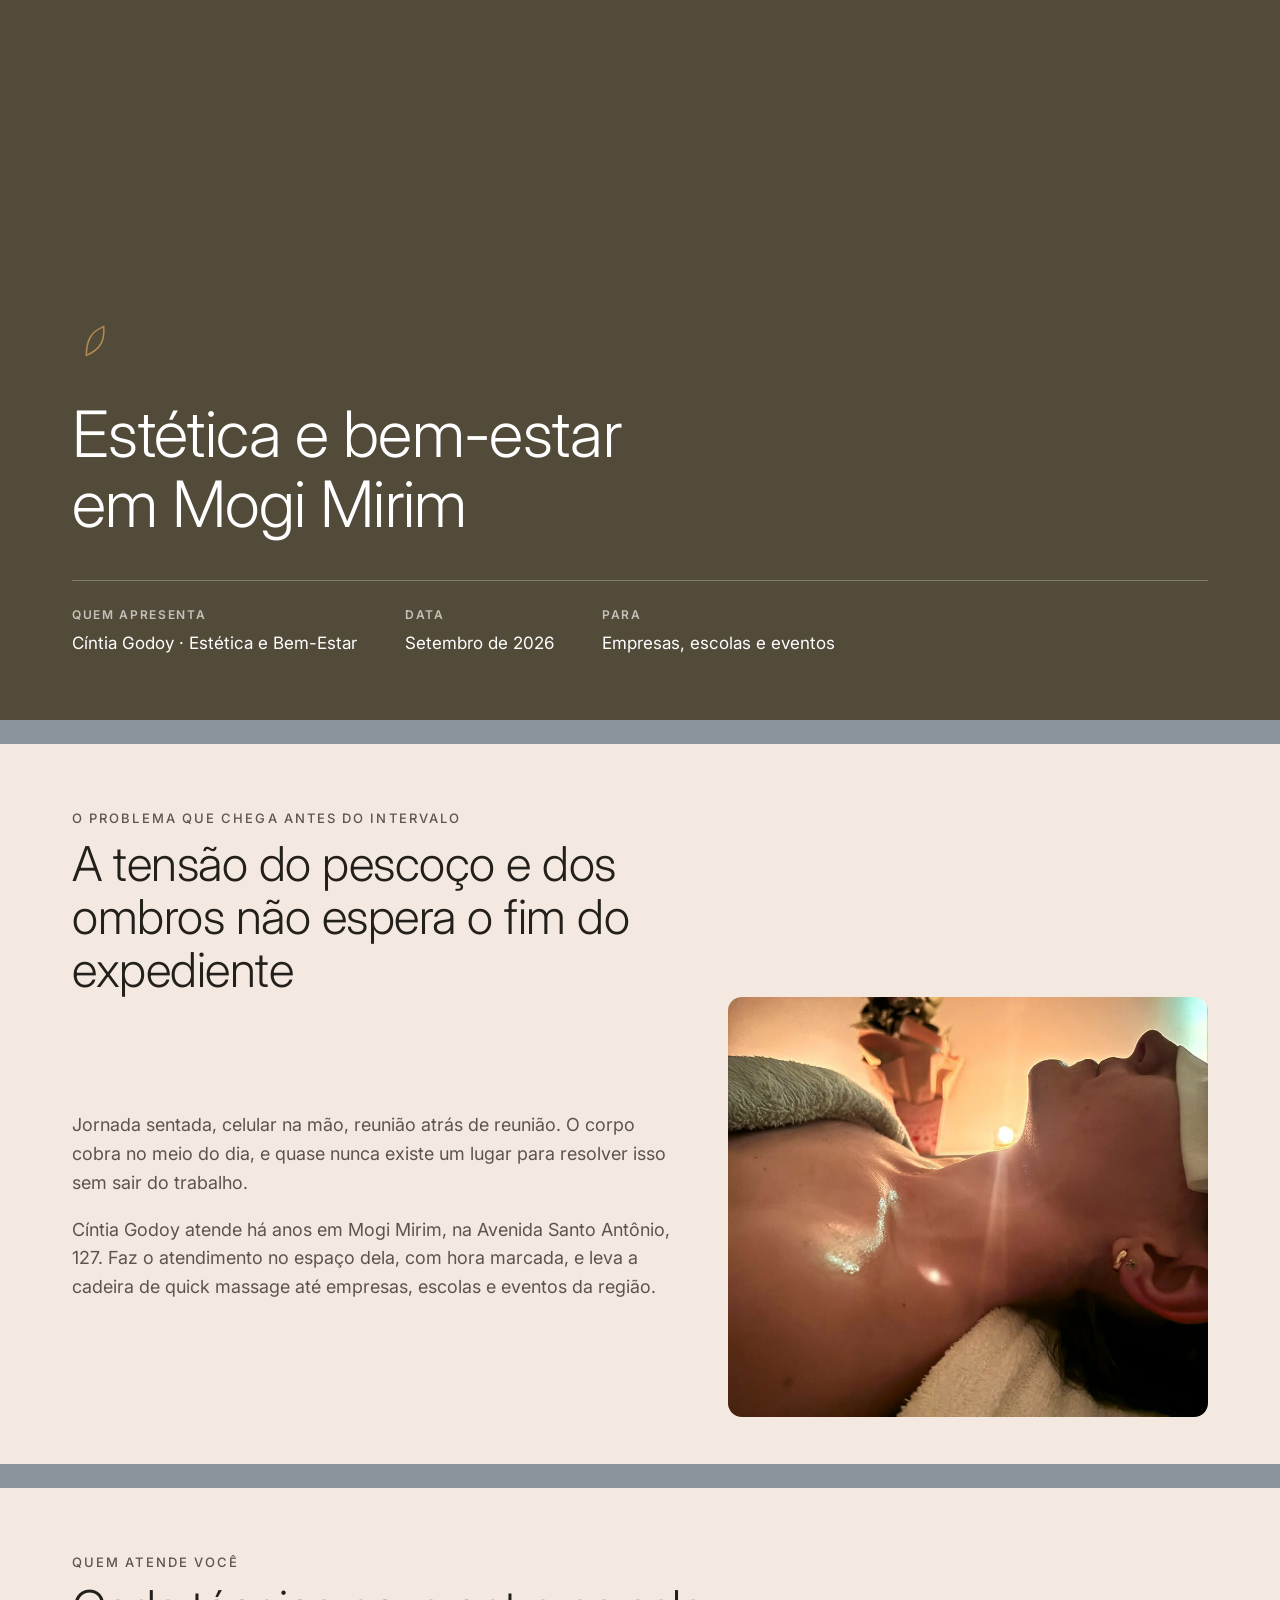
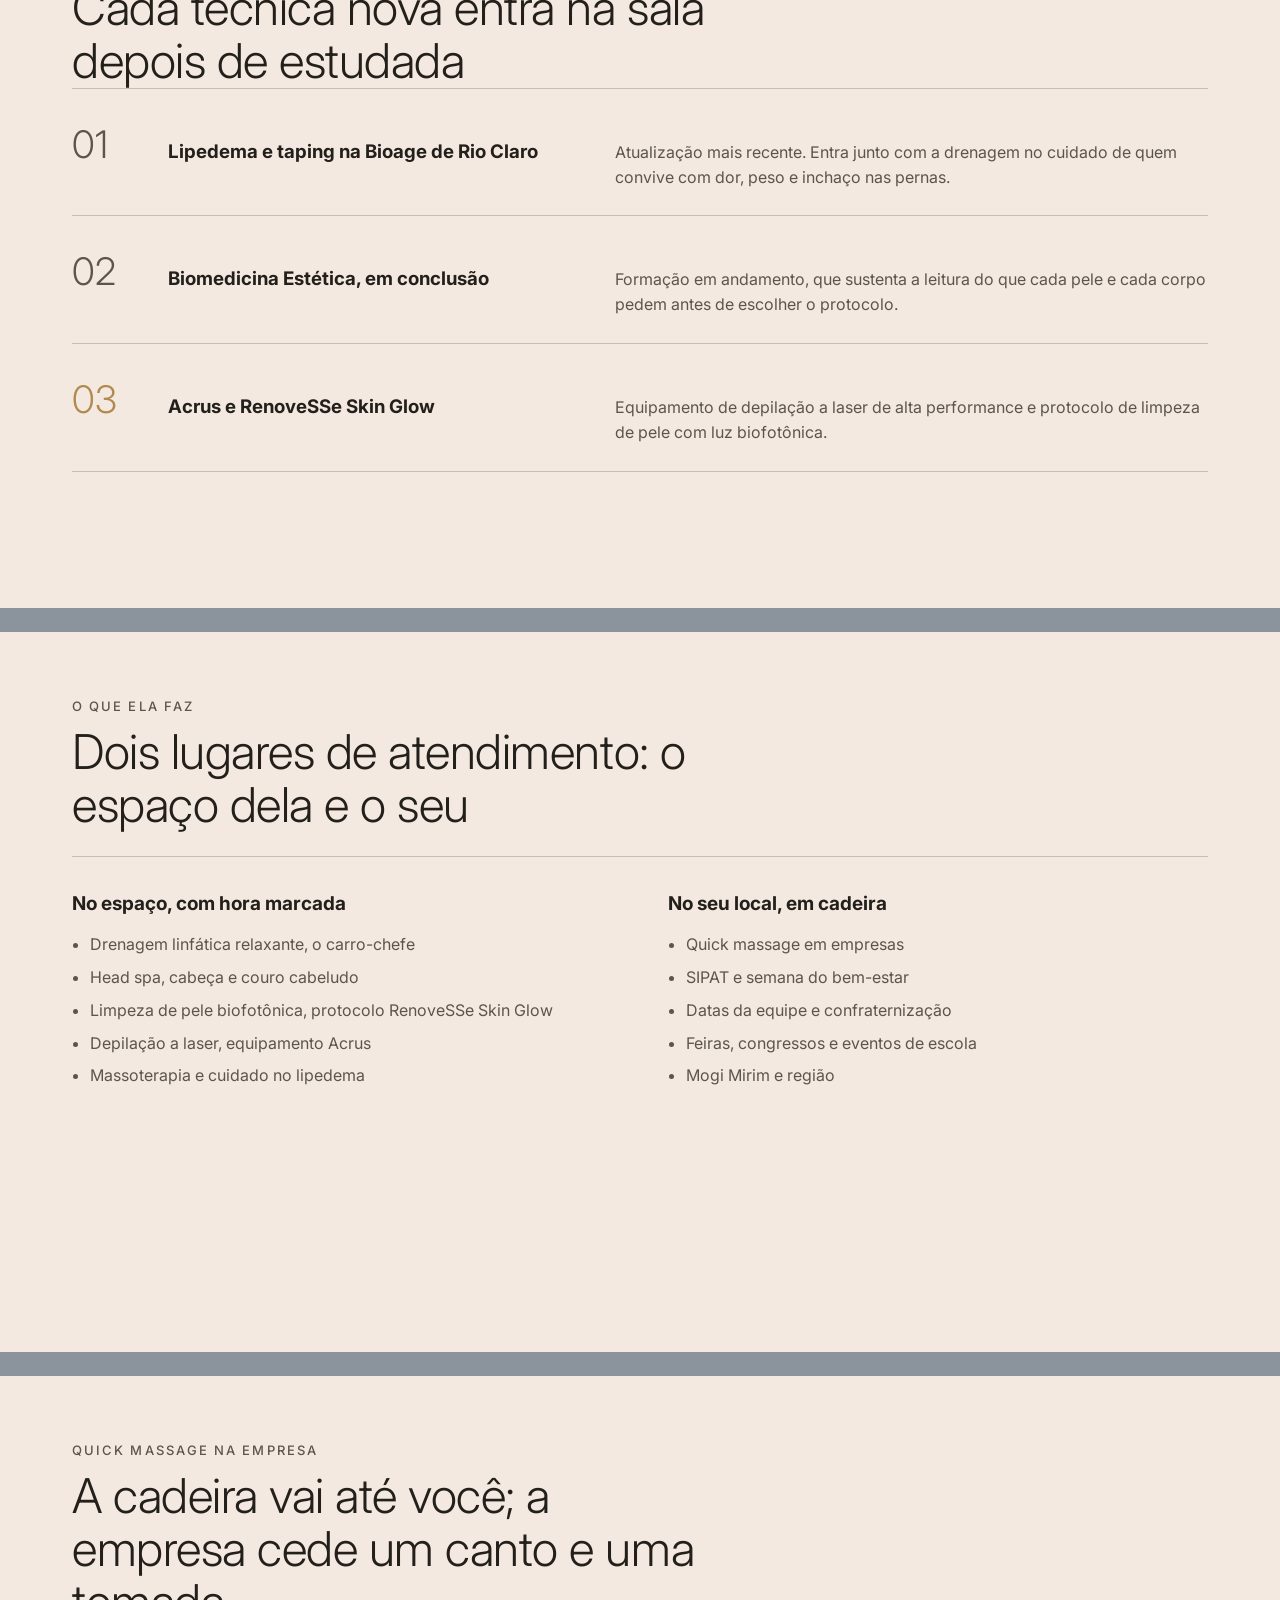
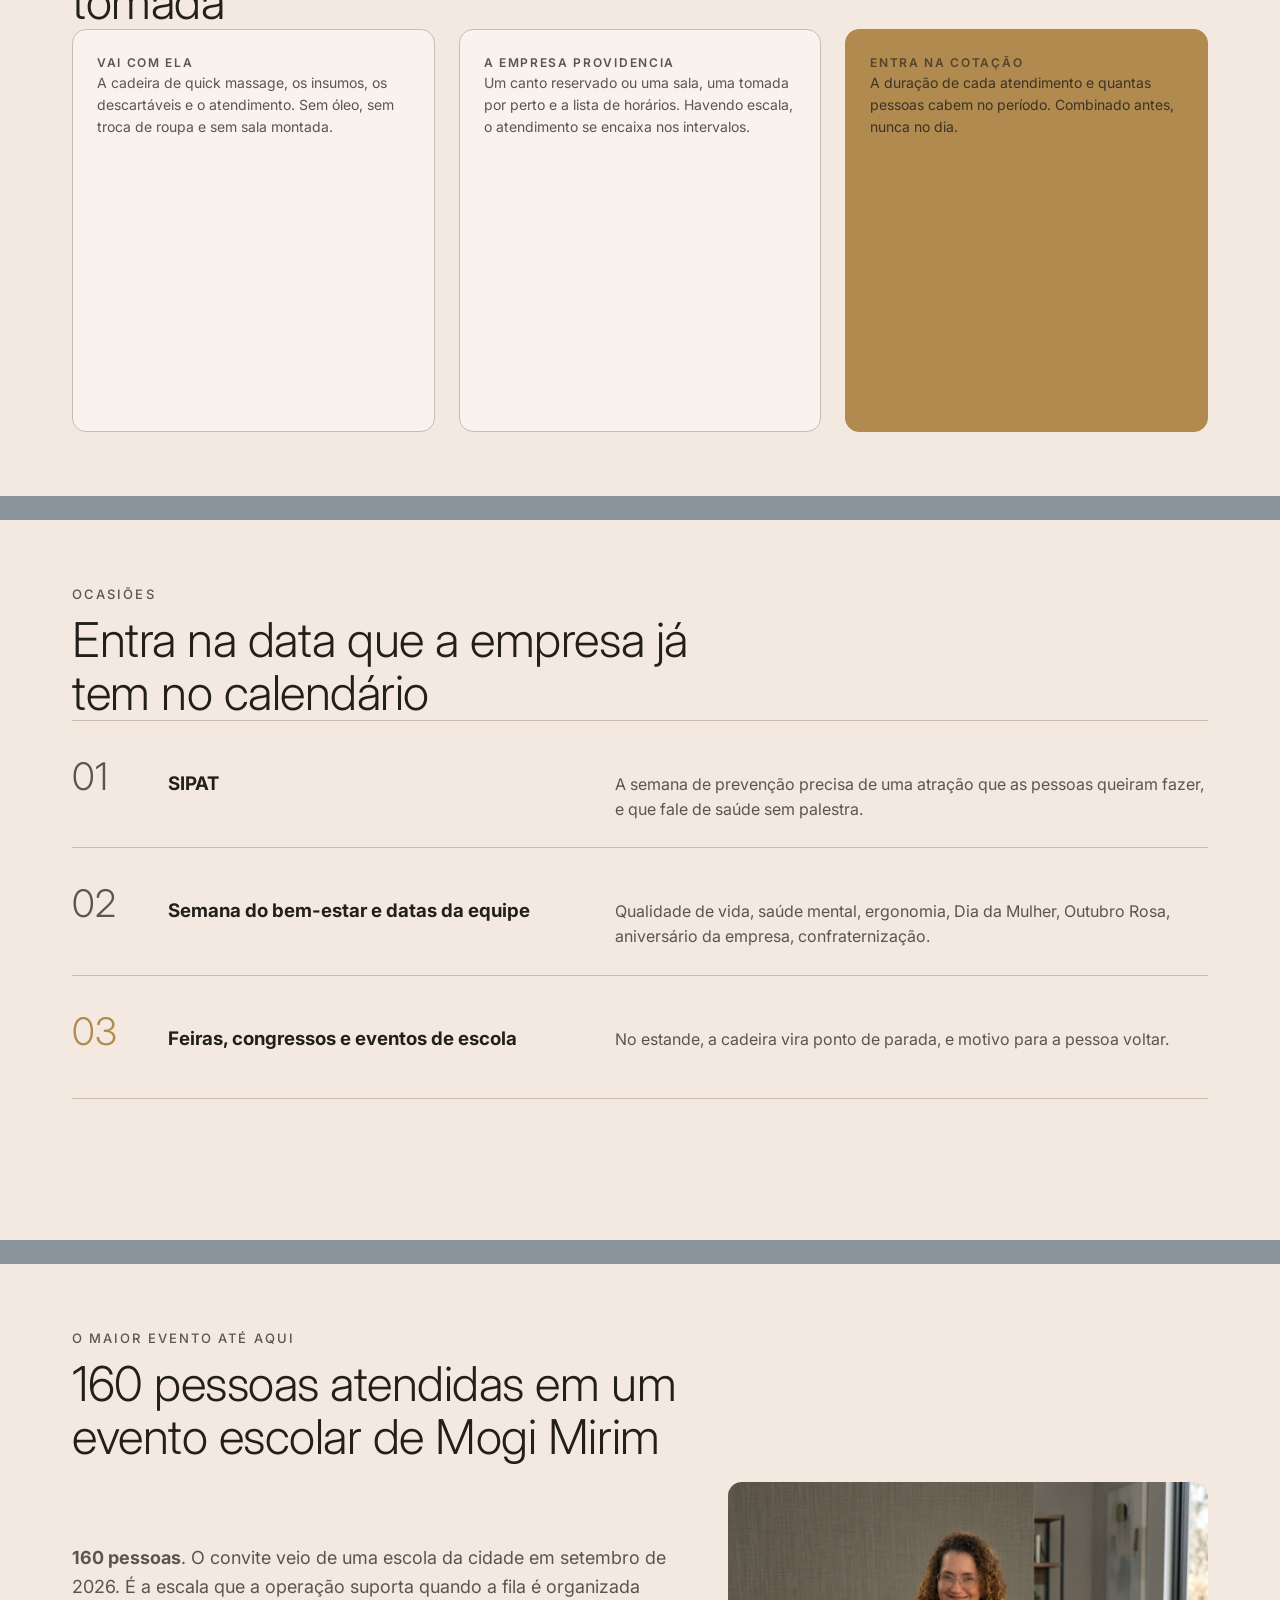
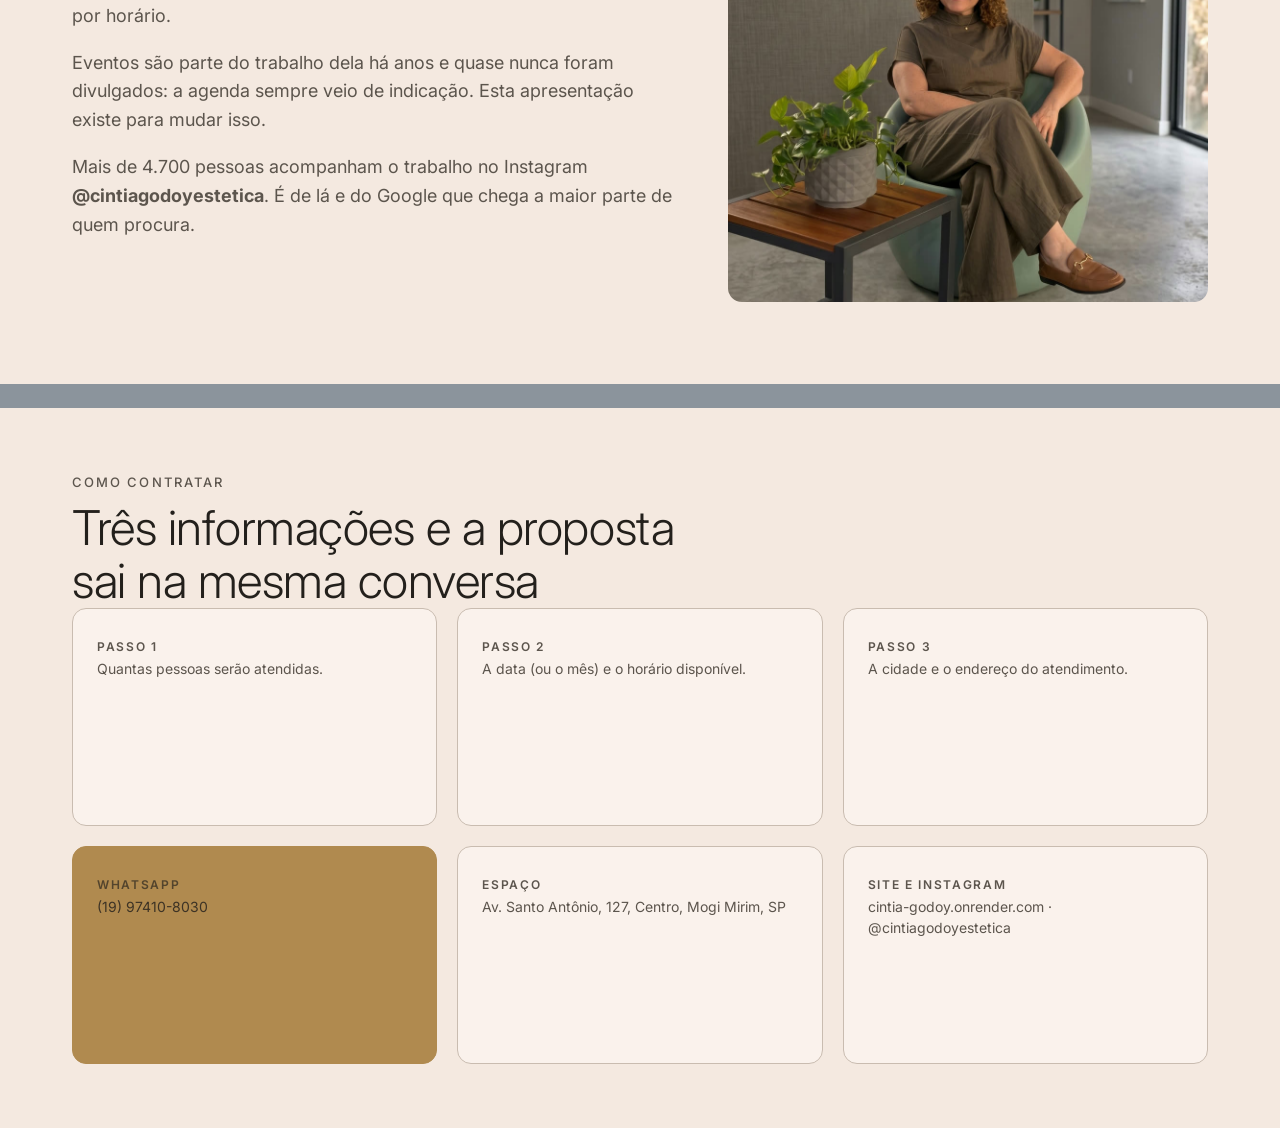
==== apresentacao.html @ 32494e25 "Fotos reais no lugar das geradas, texto dela na home e nenhum travessão As treze fotos que ela mando" ====
<!doctype html>
<html lang="pt-BR">
<head>
<meta charset="utf-8">
<meta name="viewport" content="width=device-width, initial-scale=1">
<title>Cíntia Godoy Estética e Bem-Estar | Apresentação</title>
<link rel="preconnect" href="https://fonts.googleapis.com">
<link rel="preconnect" href="https://fonts.gstatic.com" crossorigin>
<link rel="stylesheet" href="https://fonts.googleapis.com/css2?family=Inter:wght@300;400;500;600&display=swap">
<style>
/* Trocar só esta faixa: a paleta é a da marca do trabalho. */
:root{
  --fundo:#F4E9E0;
  --cartao:#FAF2EC;
  --tinta:#23201C;
  --tinta-2:#5C554D;
  --filete:#C9BCB0;
  --acento:#B08A4F;
  --painel:#524B3A;
  --ui:"Inter",-apple-system,"Segoe UI",Helvetica,Arial,sans-serif;
}

*,*::before,*::after{box-sizing:border-box}
html,body{margin:0;background:#8B949C;color:var(--tinta);font:400 16px/1.55 var(--ui);-webkit-font-smoothing:antialiased}

.slide{
  position:relative;width:1280px;height:720px;margin:0 auto 24px;padding:64px 72px;
  background:var(--fundo);overflow:hidden;display:flex;flex-direction:column;
}
.slide:last-child{margin-bottom:0}

.sobrelinha{margin:0 0 10px;font-size:13px;font-weight:500;letter-spacing:.16em;text-transform:uppercase;color:var(--tinta-2)}
.titulo{margin:0;font-size:48px;line-height:1.1;font-weight:300;letter-spacing:-.01em;max-width:22ch}
.titulo strong{font-weight:600}
.filete{height:1px;background:var(--filete);border:0;margin:24px 0 32px}
.corpo{margin:0;font-size:18px;line-height:1.6;color:var(--tinta-2);max-width:62ch}
.rodape{position:absolute;left:72px;right:72px;bottom:28px;display:flex;justify-content:space-between;font-size:12px;color:var(--tinta-2)}
.rotulo{font-size:12px;font-weight:600;letter-spacing:.14em;text-transform:uppercase;color:var(--tinta-2)}
.cartao{background:var(--cartao);border:1px solid var(--filete);border-radius:14px;padding:24px}
.cartao--acento{background:var(--acento);border-color:var(--acento);color:#fff}
.cartao--acento .rotulo,.cartao--acento p{color:rgba(255,255,255,.88)}

/* 1. capa */
.slide--capa{justify-content:flex-end;background:var(--painel);color:#fff}
.slide--capa .capa-foto{position:absolute;inset:0;object-fit:cover;width:100%;height:100%;opacity:.55}
.slide--capa .capa-conteudo{position:relative}
.slide--capa .titulo{font-size:64px;max-width:18ch;color:#fff}
.slide--capa .ficha{position:relative;display:flex;gap:48px;margin-top:40px;padding-top:20px;border-top:1px solid rgba(255,255,255,.28)}
.slide--capa .ficha div{min-width:140px}
.slide--capa .ficha .rotulo{color:rgba(255,255,255,.66)}
.slide--capa .ficha p{margin:4px 0 0;font-size:17px;color:#fff}

/* 2. índice */
.indice{display:grid;grid-template-columns:1fr 1fr;gap:0 56px;margin:8px 0 0;padding:0;list-style:none}
.indice li{display:flex;gap:20px;align-items:baseline;padding:16px 0;border-bottom:1px solid var(--filete)}
.indice .n{font-size:15px;font-weight:500;color:var(--tinta-2);min-width:28px}
.indice .t{font-size:19px;font-weight:500}

/* 3. abertura com imagem */
.slide--agenda .colunas{display:grid;grid-template-columns:1.25fr 1fr;gap:56px;align-items:center;flex:1}
.slide--agenda img{width:100%;height:100%;max-height:420px;object-fit:cover;border-radius:14px}

/* 4. lista numerada */
.lista{margin:0;padding:0;list-style:none;border-top:1px solid var(--filete)}
.lista li{display:grid;grid-template-columns:72px 1fr 1.4fr;gap:24px;align-items:baseline;padding:26px 0;border-bottom:1px solid var(--filete)}
.lista .n{font-size:38px;font-weight:300;color:var(--tinta-2)}
.lista li:last-child .n{color:var(--acento)}
.lista .t{font-size:24px;font-weight:600}
.lista p{margin:0;font-size:16px;color:var(--tinta-2)}

/* 5. números */
.slide--kpis .colunas{display:grid;grid-template-columns:1fr 1fr;gap:56px;flex:1;align-items:center}
.kpis{display:grid;grid-template-columns:1fr 1fr;gap:28px 32px;align-content:start}
.kpi .v{margin:0;font-size:40px;font-weight:600;letter-spacing:-.02em;font-variant-numeric:tabular-nums}
.kpi .r{margin:4px 0 0;font-size:15px;font-weight:600}
.kpi p{margin:4px 0 0;font-size:14px;color:var(--tinta-2)}
.marcadores{margin:0;padding-left:18px;font-size:16px;color:var(--tinta-2)}
.marcadores li{margin-bottom:8px}

/* 6. gráfico */
.slide--grafico .colunas{display:grid;grid-template-columns:1fr 1.35fr;gap:48px;flex:1;align-items:center}
.slide--grafico .painel{background:var(--painel);border-radius:14px;padding:24px;height:100%;display:flex;align-items:center}
.slide--grafico svg{width:100%;height:auto}

/* 7. cartões com prova */
.cartoes{display:grid;grid-template-columns:repeat(3,1fr);gap:24px;flex:1}
.cartoes .cartao{display:flex;flex-direction:column}
.cartoes img{width:100%;height:180px;object-fit:cover;border-radius:10px;margin-top:auto}
.cartoes h3{margin:0 0 8px;font-size:20px}
.cartoes p{margin:0 0 16px;font-size:14px;color:var(--tinta-2)}

/* 8. duas colunas */
.duas{display:grid;grid-template-columns:1fr 1fr;gap:56px;flex:1}
.duas h3{margin:0 0 14px;font-size:19px}

/* 9. grade de fechamento */
.grade{display:grid;grid-template-columns:repeat(3,1fr);grid-template-rows:1fr 1fr;gap:20px;flex:1}
.grade h3{margin:0 0 8px;font-size:19px}
.grade p{margin:0;font-size:14px;color:var(--tinta-2)}

@media screen{
  .slide{scroll-snap-align:start;outline:none}
  html{scroll-snap-type:y proximity}
}
@media print{
  @page{size:1280px 720px;margin:0}
  html,body{background:#fff}
  .slide{margin:0;break-after:page;page-break-after:always}
}

/* o acento da marca é claro demais para texto branco: sobre ele a tinta é que lê */
.cartao--acento{color:var(--tinta)}
.cartao--acento .rotulo,.cartao--acento p{color:rgba(35,32,28,.82)}
.cartao--acento .rotulo{color:rgba(35,32,28,.66)}
</style>
</head>
<body>

<!-- 1. CAPA -->
<section class="slide slide--capa" id="p1">
  <div class="capa-conteudo">
    <svg viewBox="0 0 64 64" width="46" height="46" aria-hidden="true" style="margin-bottom:28px">
      <g fill="none" stroke="#B08A4F" stroke-width="2.2" stroke-linecap="round">
        <path d="M20 52c0-20 6-33 24-40"/><path d="M44 12c2 20-5 32-24 40"/></g></svg>
    <h1 class="titulo">Estética e bem-estar<br>em Mogi Mirim</h1>
    <div class="ficha">
      <div><span class="rotulo">Quem apresenta</span><p>Cíntia Godoy · Estética e Bem-Estar</p></div>
      <div><span class="rotulo">Data</span><p>Setembro de 2026</p></div>
      <div><span class="rotulo">Para</span><p>Empresas, escolas e eventos</p></div>
    </div>
  </div>
</section>

<!-- 2. ABERTURA -->
<section class="slide slide--agenda" id="p2">
  <p class="sobrelinha">O problema que chega antes do intervalo</p>
  <h2 class="titulo">A tensão do pescoço e dos ombros não espera o fim do expediente</h2>
  <div class="colunas">
    <div>
      <p class="corpo">Jornada sentada, celular na mão, reunião atrás de reunião. O corpo
      cobra no meio do dia, e quase nunca existe um lugar para resolver isso sem sair
      do trabalho.</p>
      <p class="corpo" style="margin-top:18px">Cíntia Godoy atende há anos em Mogi Mirim, na
      Avenida Santo Antônio, 127. Faz o atendimento no espaço dela, com hora marcada, e leva
      a cadeira de quick massage até empresas, escolas e eventos da região.</p>
    </div>
    <img src="assets/img/serv-drenagem.jpg?v=20" alt="Atendimento de massagem no pescoço e ombros">
  </div>
</section>

<!-- 3. FORMAÇÃO -->
<section class="slide slide--lista" id="p3">
  <p class="sobrelinha">Quem atende você</p>
  <h2 class="titulo">Cada técnica nova entra na sala depois de estudada</h2>
  <ol class="lista">
    <li><span class="n">01</span><h3>Lipedema e taping na Bioage de Rio Claro</h3><p>Atualização mais recente. Entra junto com a drenagem no cuidado de quem convive com
      dor, peso e inchaço nas pernas.</p></li>
    <li><span class="n">02</span><h3>Biomedicina Estética, em conclusão</h3><p>Formação em andamento, que sustenta a leitura do que cada pele e cada corpo pedem
      antes de escolher o protocolo.</p></li>
    <li><span class="n">03</span><h3>Acrus e RenoveSSe Skin Glow</h3><p>Equipamento de depilação a laser de alta performance e protocolo de limpeza de pele
      com luz biofotônica.</p></li>
  </ol>
</section>

<!-- 4. O QUE FAZ -->
<section class="slide slide--duas-colunas" id="p4">
  <p class="sobrelinha">O que ela faz</p>
  <h2 class="titulo">Dois lugares de atendimento: o espaço dela e o seu</h2>
  <hr class="filete">
  <div class="duas">
    <div>
      <h3>No espaço, com hora marcada</h3>
      <ul class="marcadores">
        <li>Drenagem linfática relaxante, o carro-chefe</li>
        <li>Head spa, cabeça e couro cabeludo</li>
        <li>Limpeza de pele biofotônica, protocolo RenoveSSe Skin Glow</li>
        <li>Depilação a laser, equipamento Acrus</li>
        <li>Massoterapia e cuidado no lipedema</li>
      </ul>
    </div>
    <div>
      <h3>No seu local, em cadeira</h3>
      <ul class="marcadores">
        <li>Quick massage em empresas</li>
        <li>SIPAT e semana do bem-estar</li>
        <li>Datas da equipe e confraternização</li>
        <li>Feiras, congressos e eventos de escola</li>
        <li>Mogi Mirim e região</li>
      </ul>
    </div>
  </div>
</section>

<!-- 5. COMO FUNCIONA -->
<section class="slide slide--cartoes" id="p5">
  <p class="sobrelinha">Quick massage na empresa</p>
  <h2 class="titulo">A cadeira vai até você; a empresa cede um canto e uma tomada</h2>
  <div class="cartoes">
    <div class="cartao"><span class="rotulo">Vai com ela</span>
      <p>A cadeira de quick massage, os insumos, os descartáveis e o atendimento.
      Sem óleo, sem troca de roupa e sem sala montada.</p></div>
    <div class="cartao"><span class="rotulo">A empresa providencia</span>
      <p>Um canto reservado ou uma sala, uma tomada por perto e a lista de horários.
      Havendo escala, o atendimento se encaixa nos intervalos.</p></div>
    <div class="cartao cartao--acento"><span class="rotulo">Entra na cotação</span>
      <p>A duração de cada atendimento e quantas pessoas cabem no período. Combinado
      antes, nunca no dia.</p></div>
  </div>
</section>

<!-- 6. ONDE ENTRA -->
<section class="slide slide--lista" id="p6">
  <p class="sobrelinha">Ocasiões</p>
  <h2 class="titulo">Entra na data que a empresa já tem no calendário</h2>
  <ol class="lista">
    <li><span class="n">01</span><h3>SIPAT</h3><p>A semana de prevenção precisa de uma atração que as pessoas queiram fazer, e que
      fale de saúde sem palestra.</p></li>
    <li><span class="n">02</span><h3>Semana do bem-estar e datas da equipe</h3><p>Qualidade de vida, saúde mental, ergonomia, Dia da Mulher, Outubro Rosa,
      aniversário da empresa, confraternização.</p></li>
    <li><span class="n">03</span><h3>Feiras, congressos e eventos de escola</h3><p>No estande, a cadeira vira ponto de parada, e motivo para a pessoa voltar.</p></li>
  </ol>
</section>

<!-- 7. PROVA -->
<section class="slide slide--agenda" id="p7">
  <p class="sobrelinha">O maior evento até aqui</p>
  <h2 class="titulo">160 pessoas atendidas em um evento escolar de Mogi Mirim</h2>
  <div class="colunas">
    <div>
      <p class="corpo"><strong>160 pessoas</strong>. O convite veio de uma escola da cidade
      em setembro de 2026. É a escala que a operação suporta quando a fila é organizada por
      horário.</p>
      <p class="corpo" style="margin-top:18px">Eventos são parte do trabalho dela há anos e
      quase nunca foram divulgados: a agenda sempre veio de indicação. Esta apresentação
      existe para mudar isso.</p>
      <p class="corpo" style="margin-top:18px">Mais de 4.700 pessoas acompanham o trabalho no
      Instagram <strong>@cintiagodoyestetica</strong>. É de lá e do Google que chega a
      maior parte de quem procura.</p>
    </div>
    <img src="assets/img/cintia.jpg?v=20" alt="Retrato de Cíntia Godoy">
  </div>
</section>

<!-- 8. PRÓXIMOS PASSOS -->
<section class="slide slide--grade" id="p8">
  <p class="sobrelinha">Como contratar</p>
  <h2 class="titulo">Três informações e a proposta sai na mesma conversa</h2>
  <div class="grade">
    <div class="cartao"><span class="rotulo">Passo 1</span><p>Quantas pessoas serão atendidas.</p></div>
    <div class="cartao"><span class="rotulo">Passo 2</span><p>A data (ou o mês) e o horário disponível.</p></div>
    <div class="cartao"><span class="rotulo">Passo 3</span><p>A cidade e o endereço do atendimento.</p></div>
    <div class="cartao cartao--acento"><span class="rotulo">WhatsApp</span><p>(19) 97410-8030</p></div>
    <div class="cartao"><span class="rotulo">Espaço</span><p>Av. Santo Antônio, 127, Centro, Mogi Mirim, SP</p></div>
    <div class="cartao"><span class="rotulo">Site e Instagram</span><p>cintia-godoy.onrender.com · @cintiagodoyestetica</p></div>
  </div>
</section>

</body>
</html>
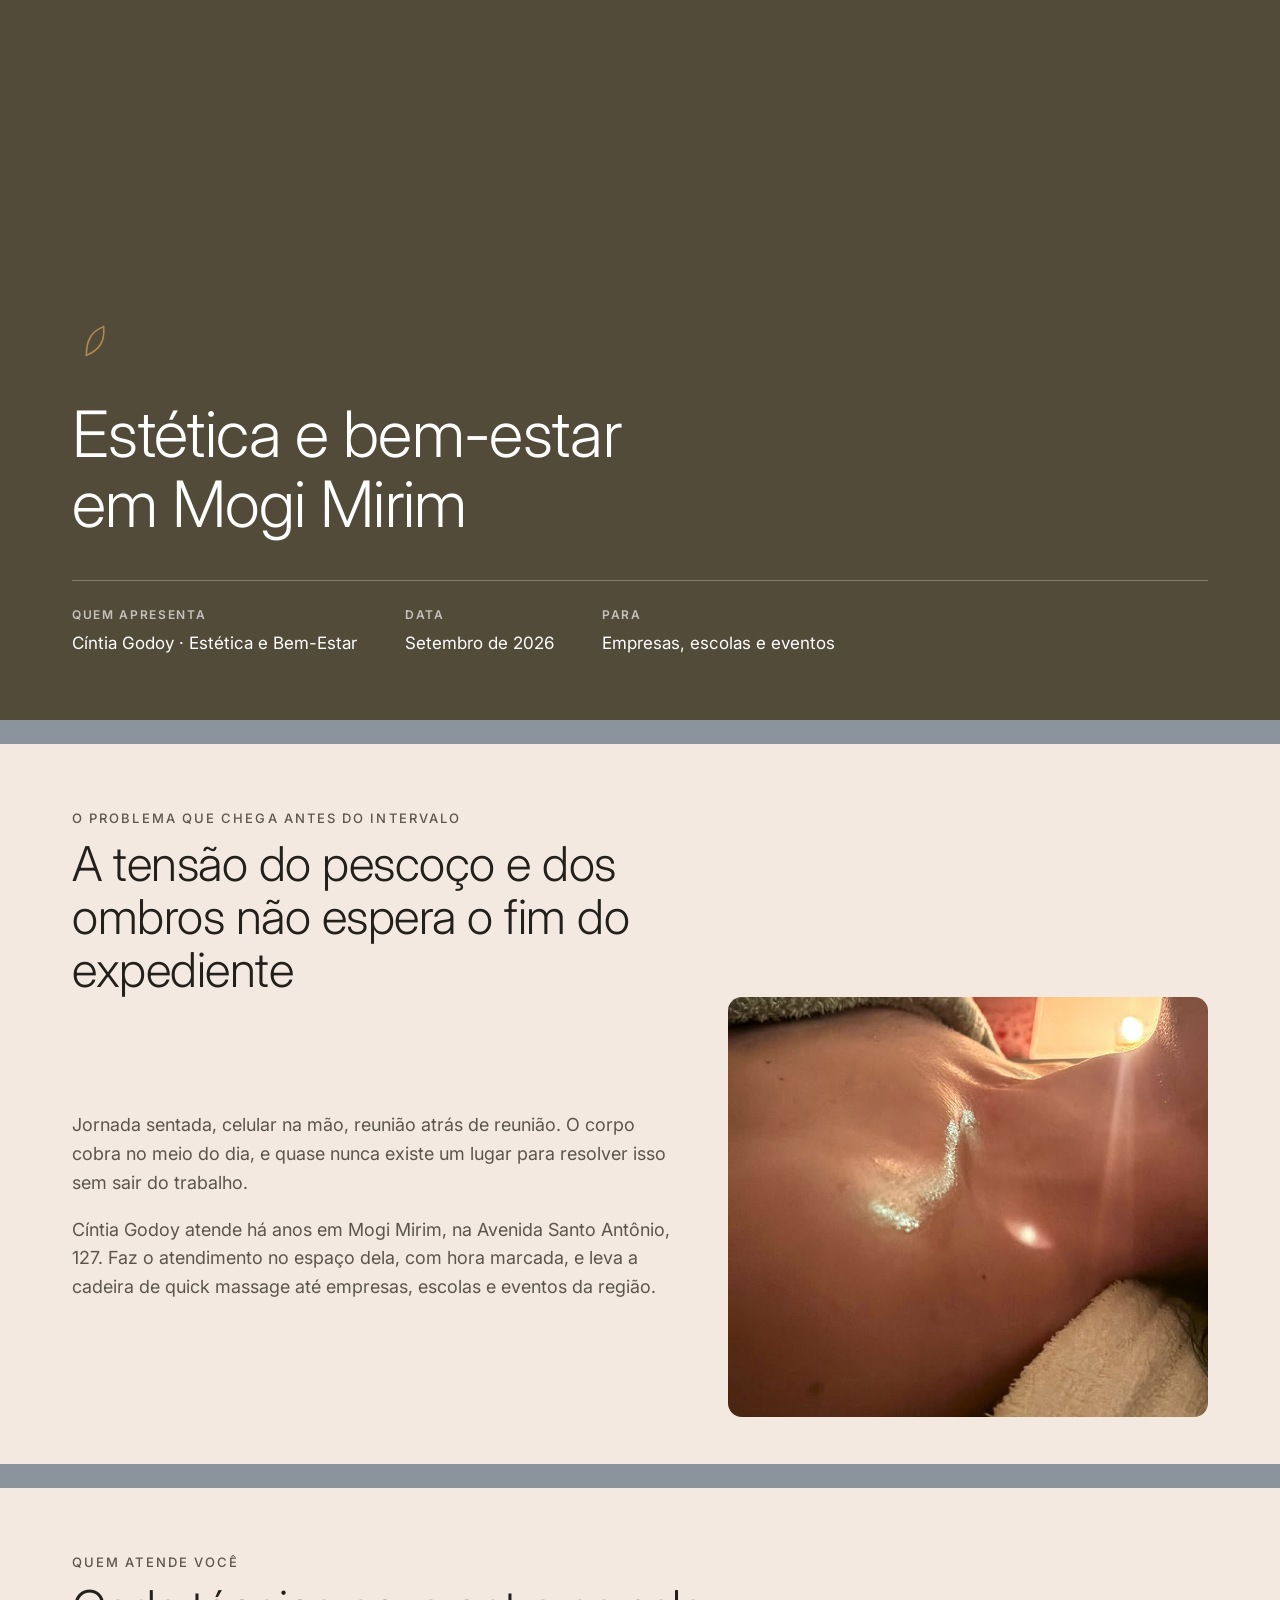
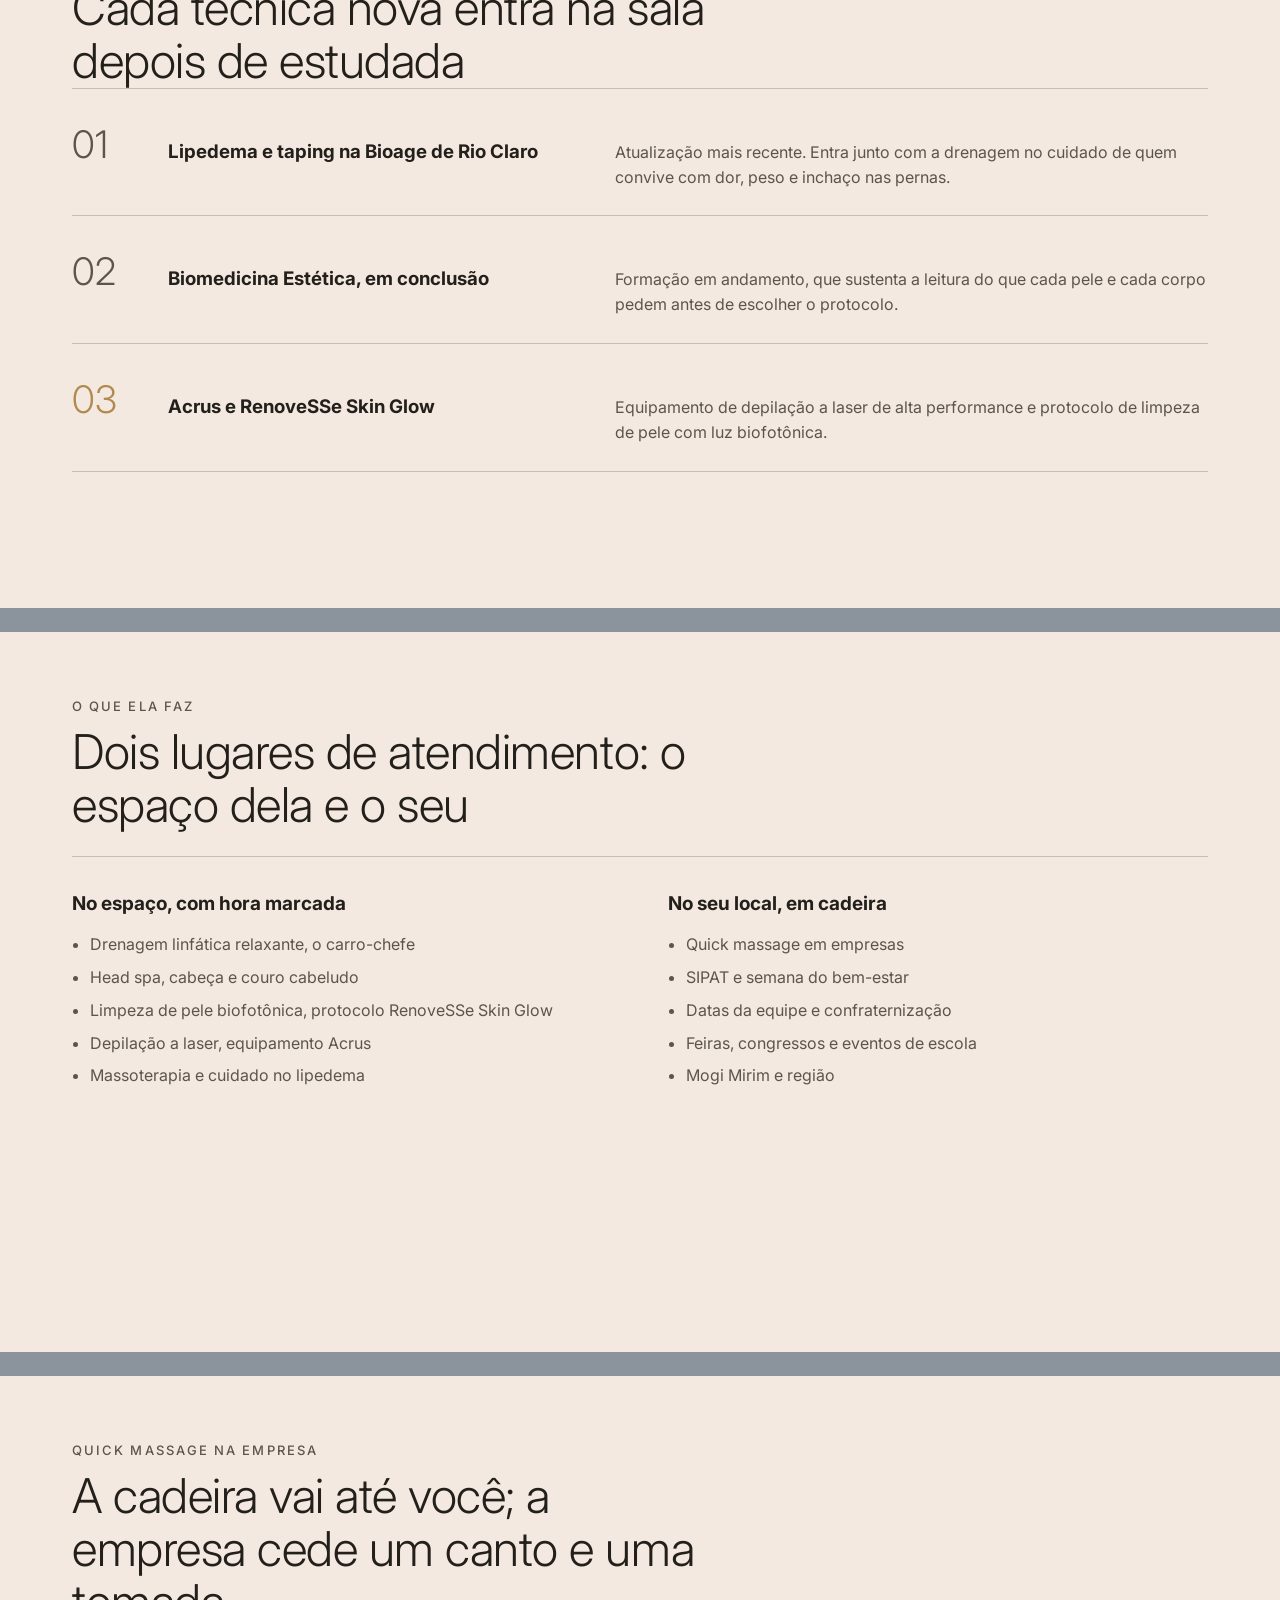
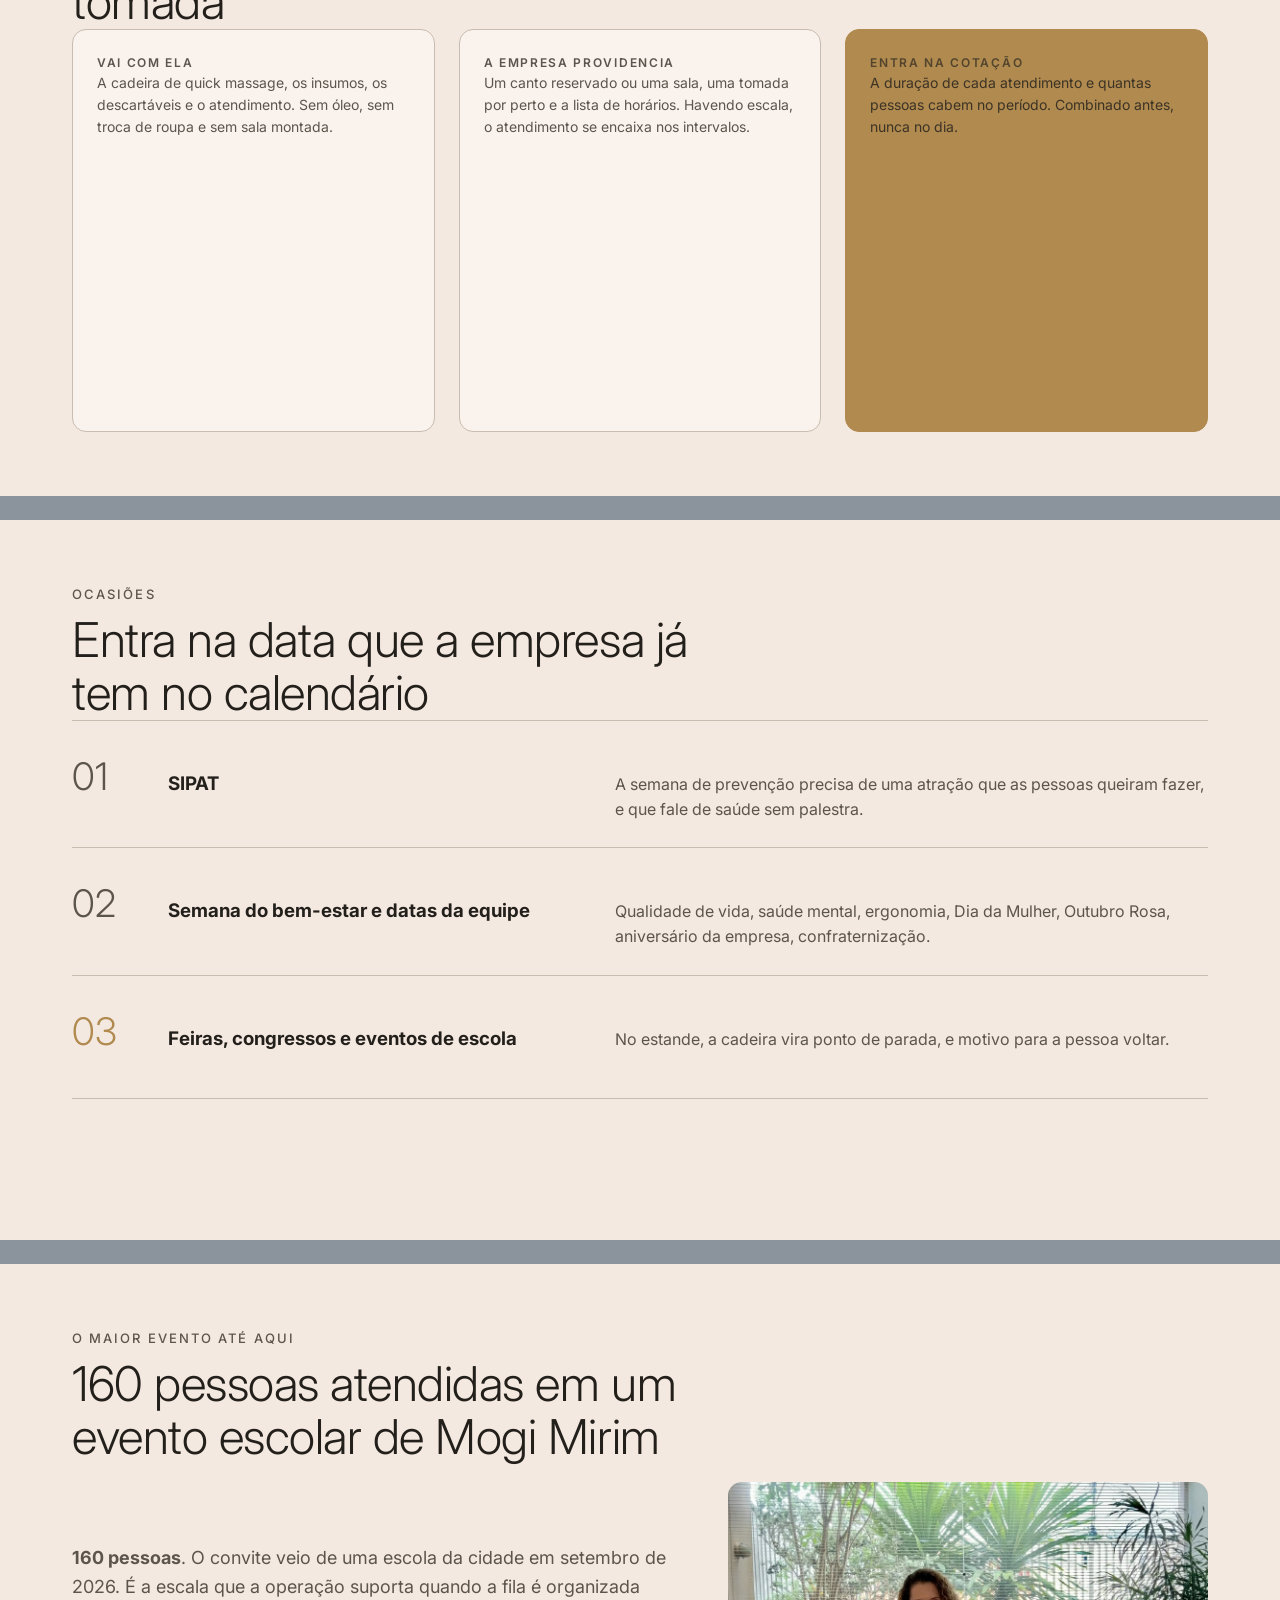
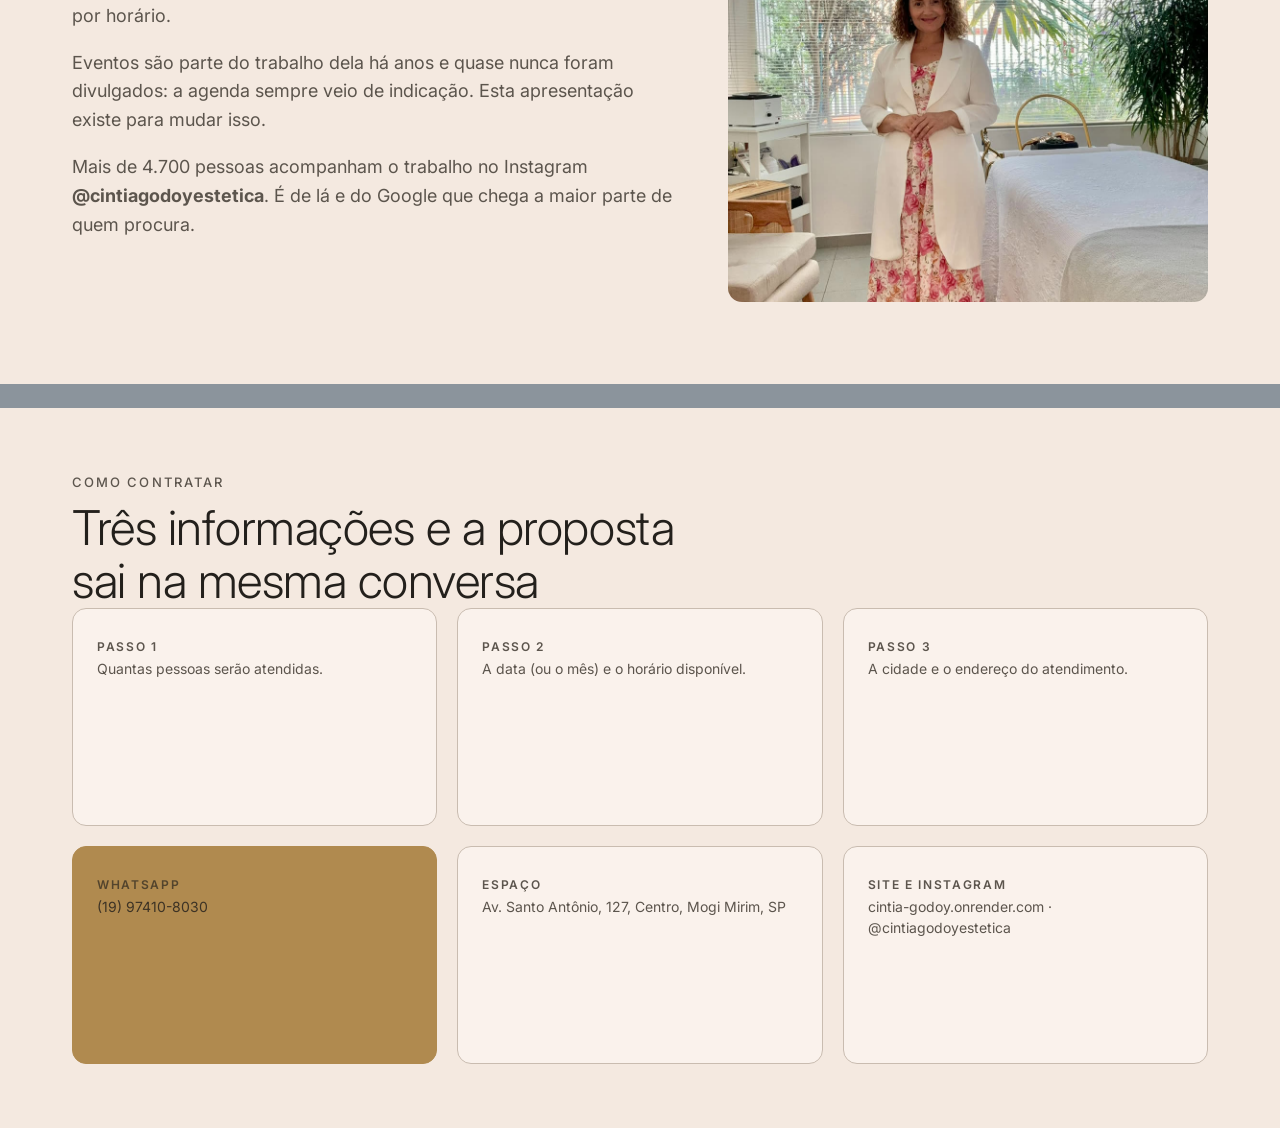
==== commit bfa97bc8: "Fotos que a Cintia escolheu, e nenhum rosto de cliente identificavel Entram as quatro fotos novas: p" ====
--- a/apresentacao.html
+++ b/apresentacao.html
@@ -144,7 +144,7 @@
       Avenida Santo Antônio, 127. Faz o atendimento no espaço dela, com hora marcada, e leva
       a cadeira de quick massage até empresas, escolas e eventos da região.</p>
     </div>
-    <img src="assets/img/serv-drenagem.jpg?v=20" alt="Atendimento de massagem no pescoço e ombros">
+    <img src="assets/img/serv-drenagem.jpg?v=23" alt="Cíntia em atendimento de head spa">
   </div>
 </section>
 
@@ -237,7 +237,7 @@
       Instagram <strong>@cintiagodoyestetica</strong>. É de lá e do Google que chega a
       maior parte de quem procura.</p>
     </div>
-    <img src="assets/img/cintia.jpg?v=20" alt="Retrato de Cíntia Godoy">
+    <img src="assets/img/cintia.jpg?v=23" alt="Cíntia Godoy na sala de atendimento">
   </div>
 </section>
 
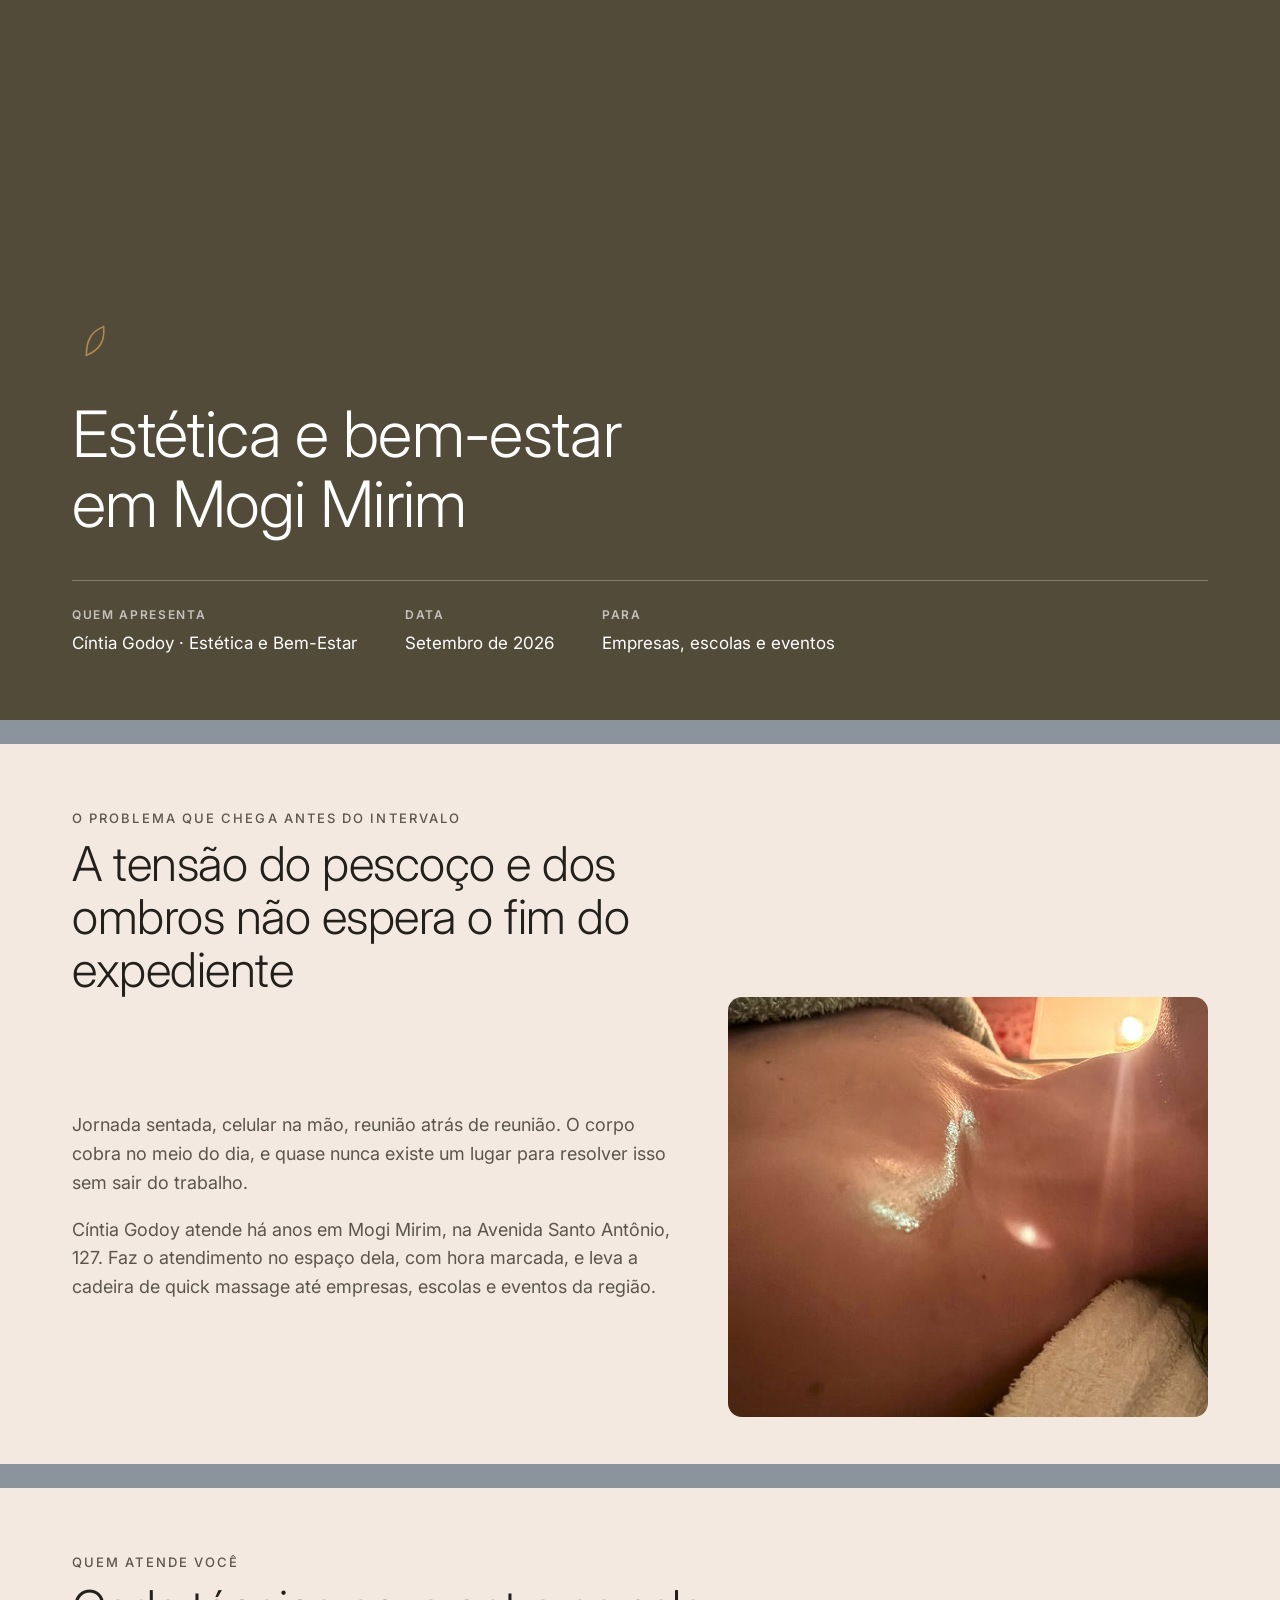
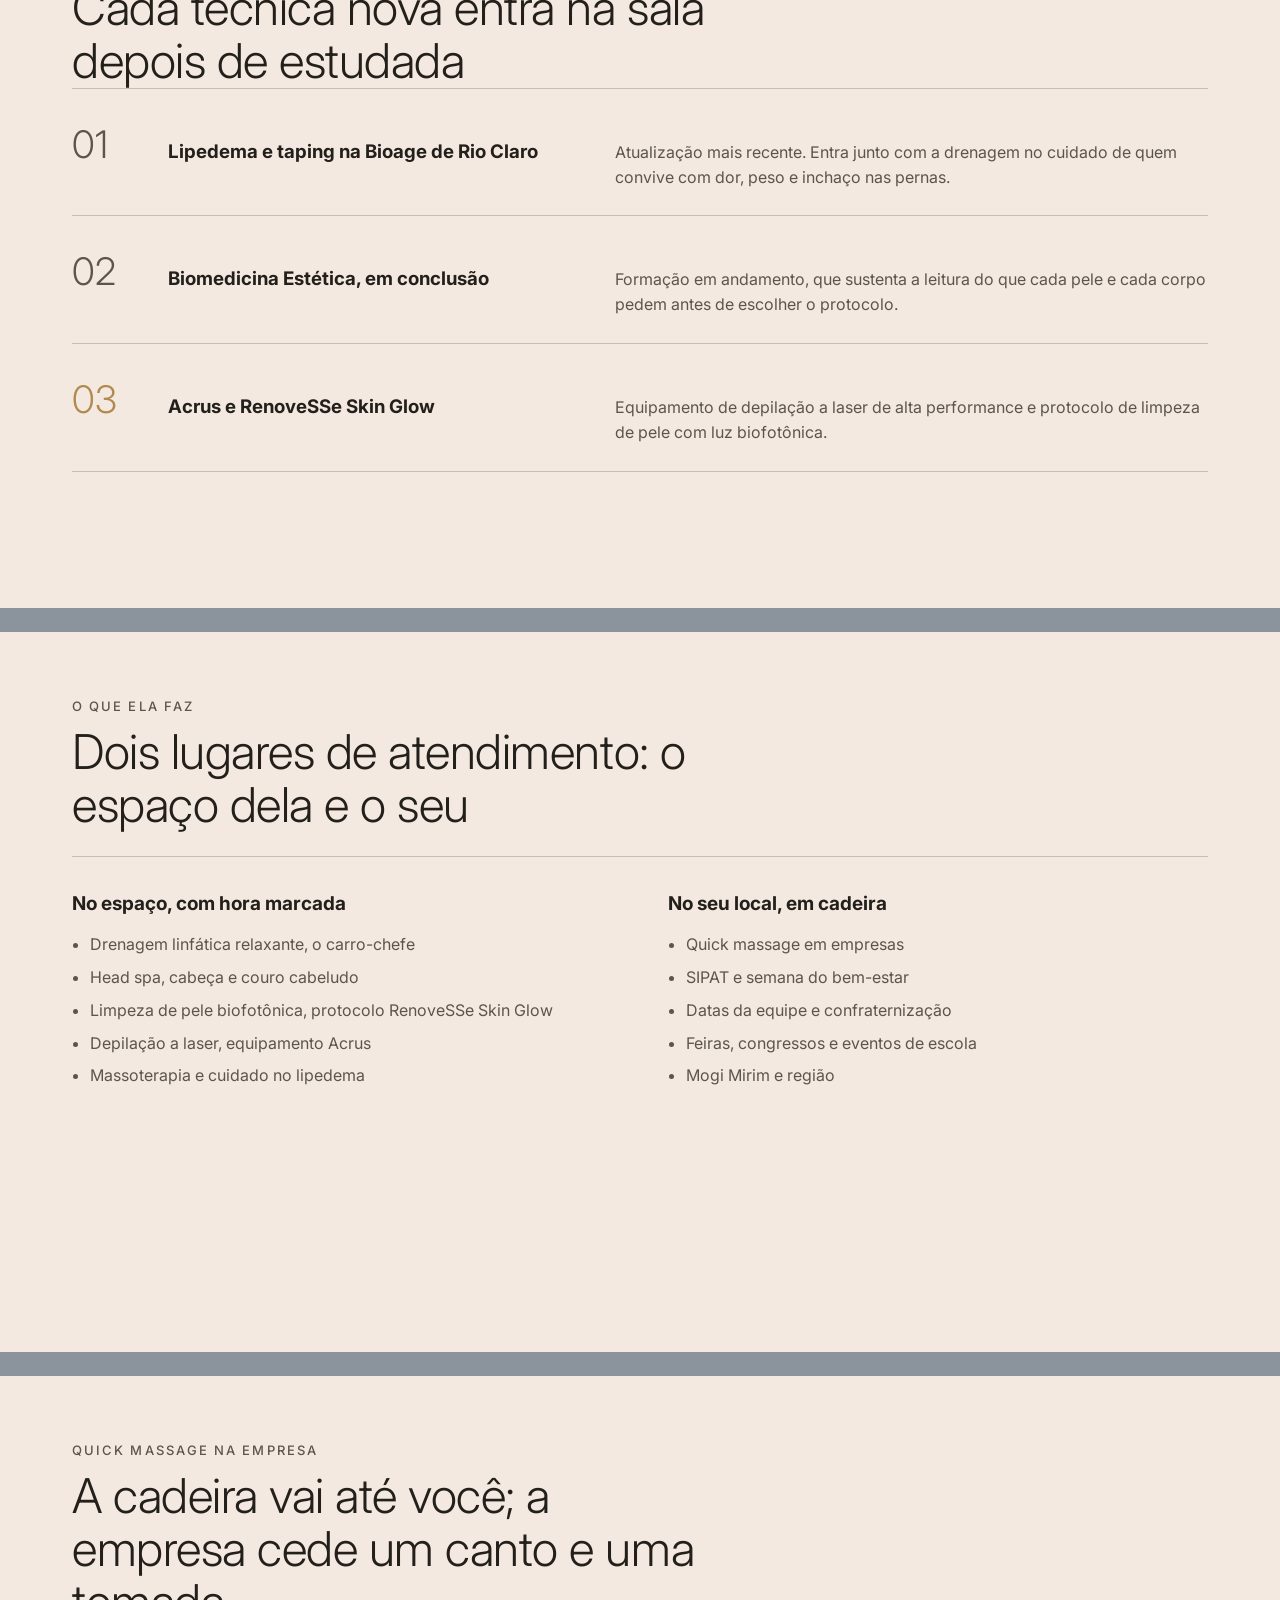
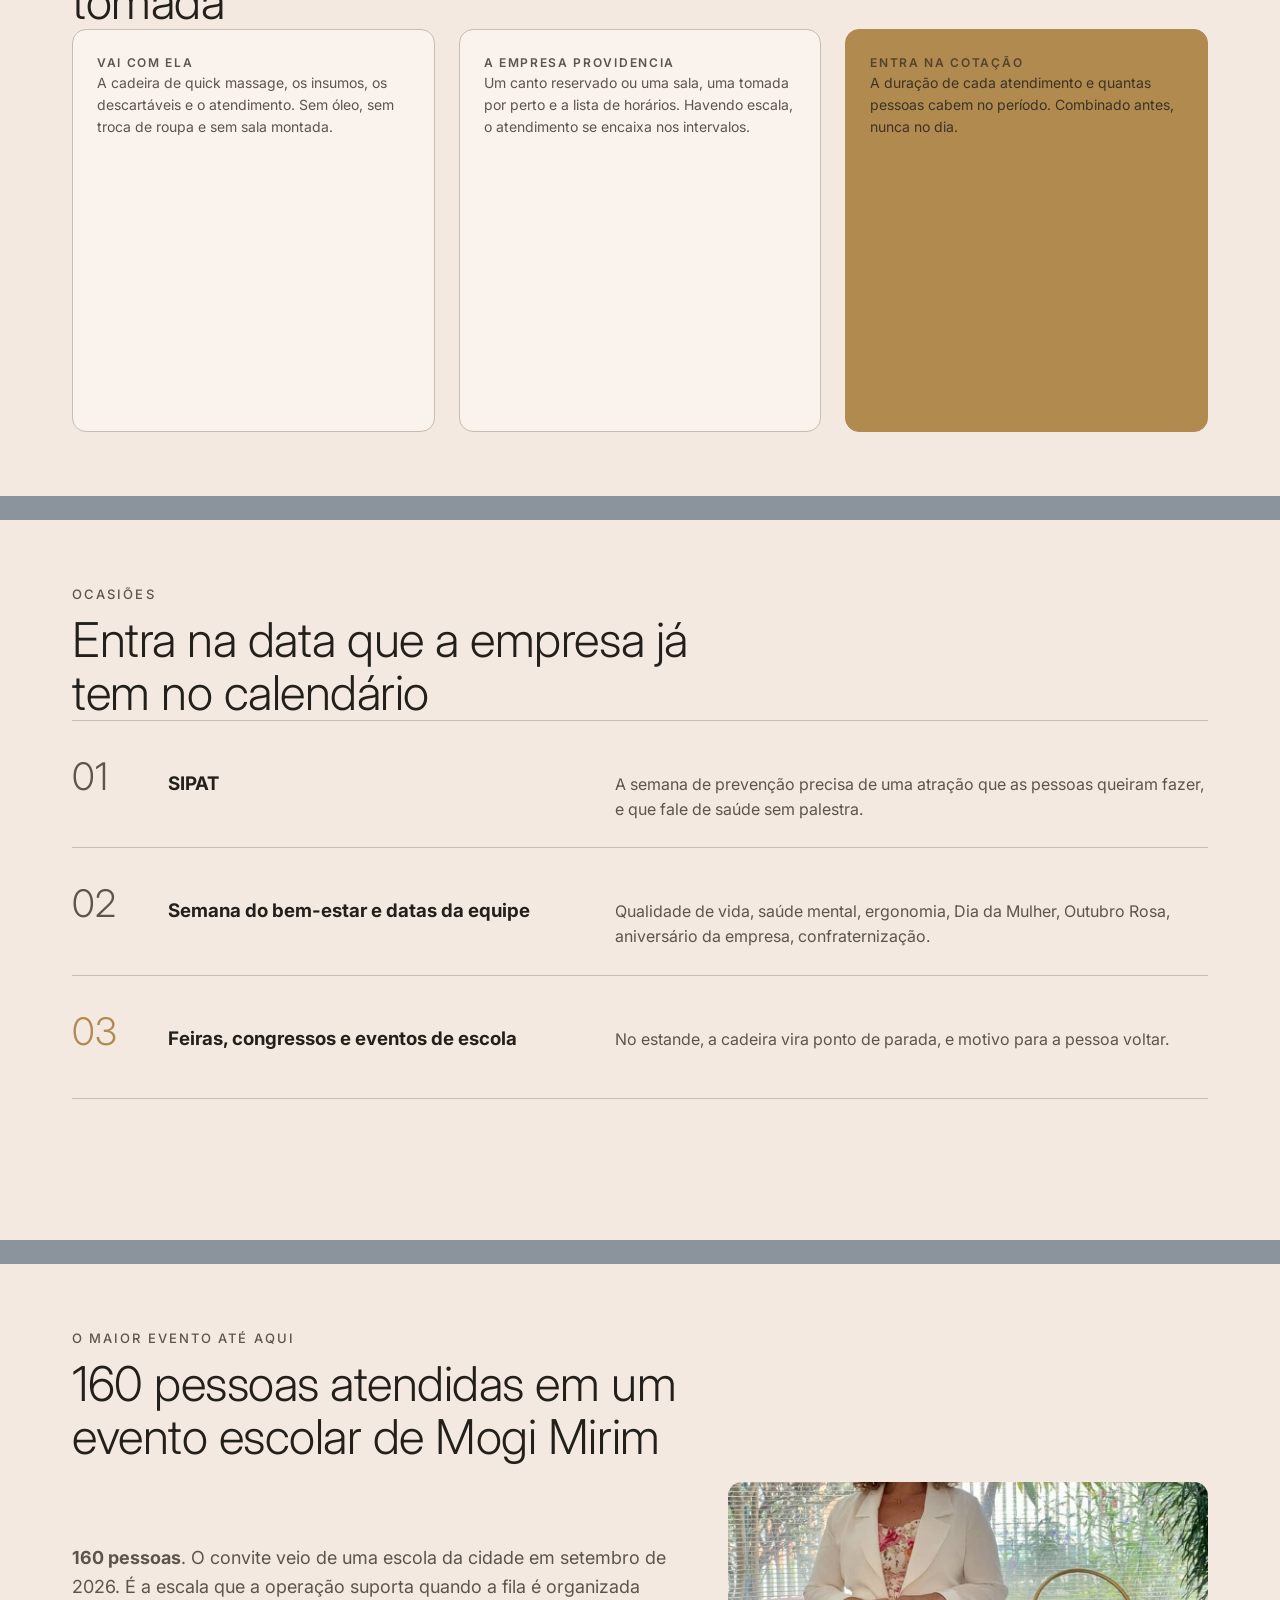
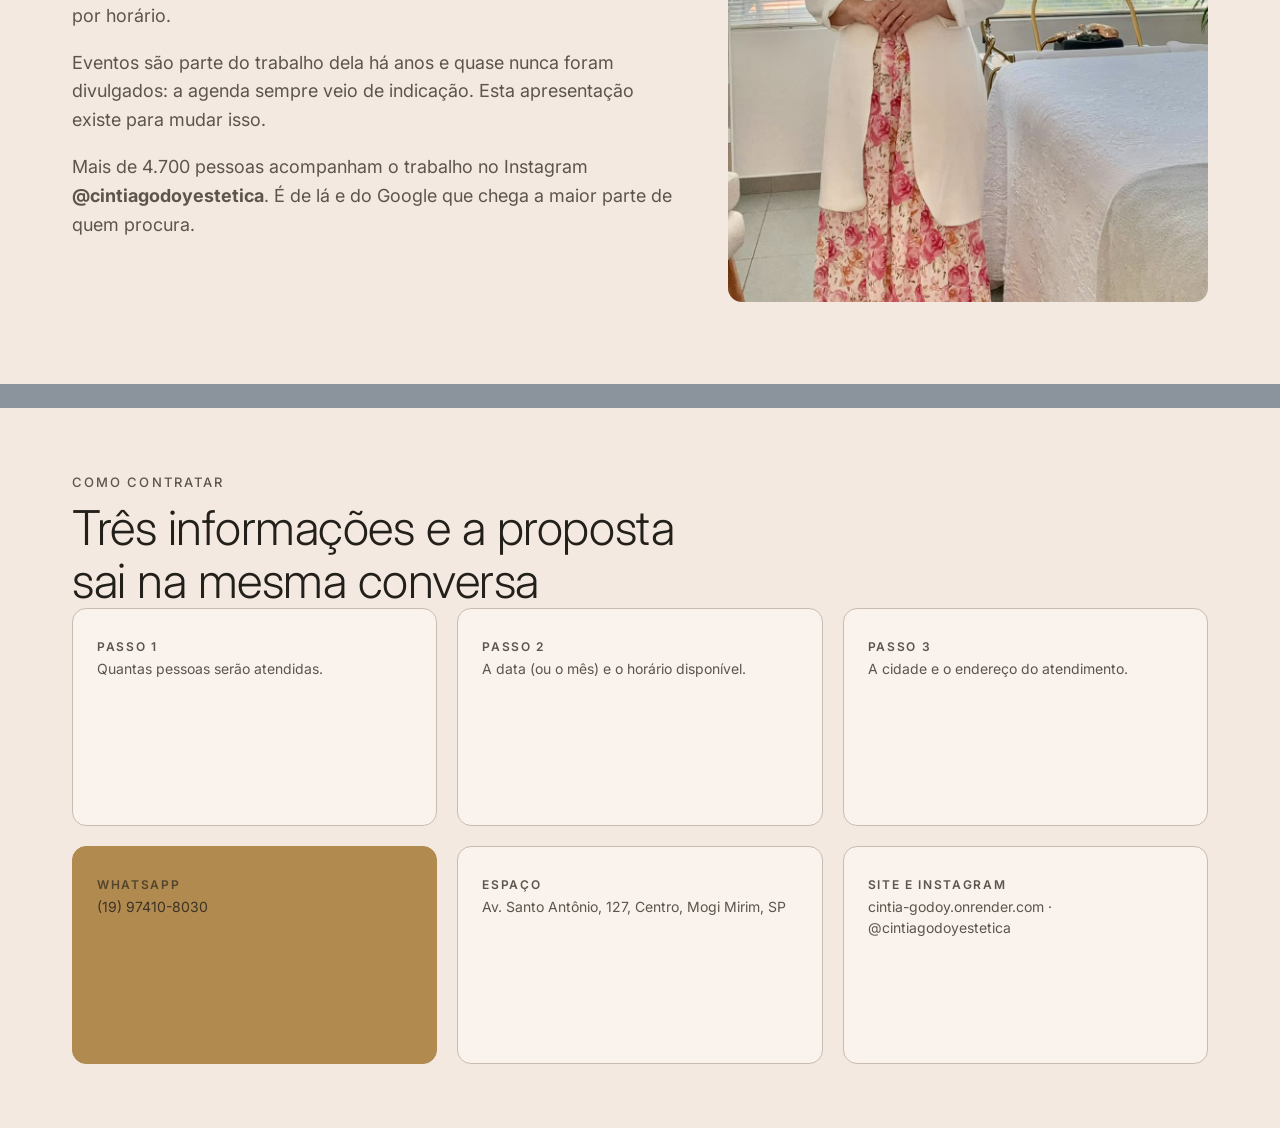
==== commit c8da63f6: "Reenquadra o retrato da secao Prazer, eu sou Cintia Godoy A foto entrava inteira: o ar-condicionado " ====
--- a/apresentacao.html
+++ b/apresentacao.html
@@ -237,7 +237,7 @@
       Instagram <strong>@cintiagodoyestetica</strong>. É de lá e do Google que chega a
       maior parte de quem procura.</p>
     </div>
-    <img src="assets/img/cintia.jpg?v=23" alt="Cíntia Godoy na sala de atendimento">
+    <img src="assets/img/cintia.jpg?v=25" alt="Cíntia Godoy na sala de atendimento">
   </div>
 </section>
 
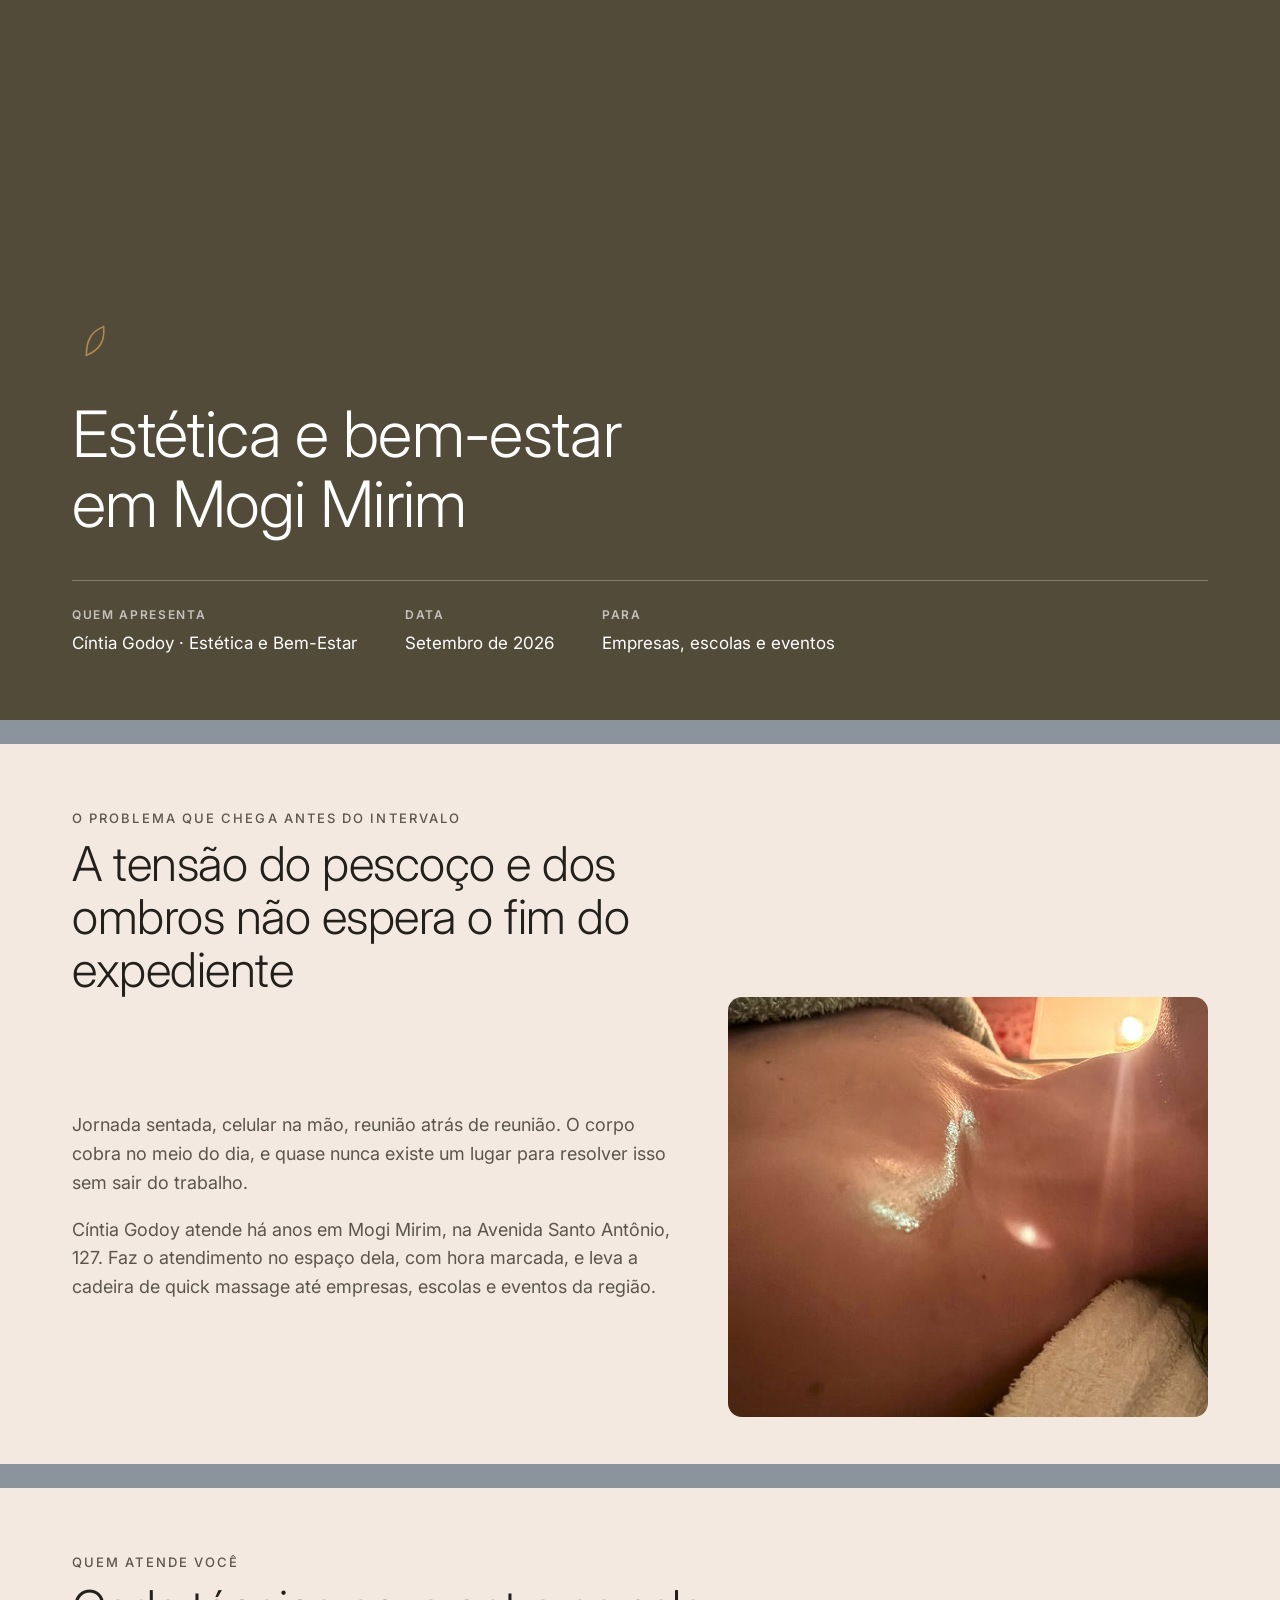
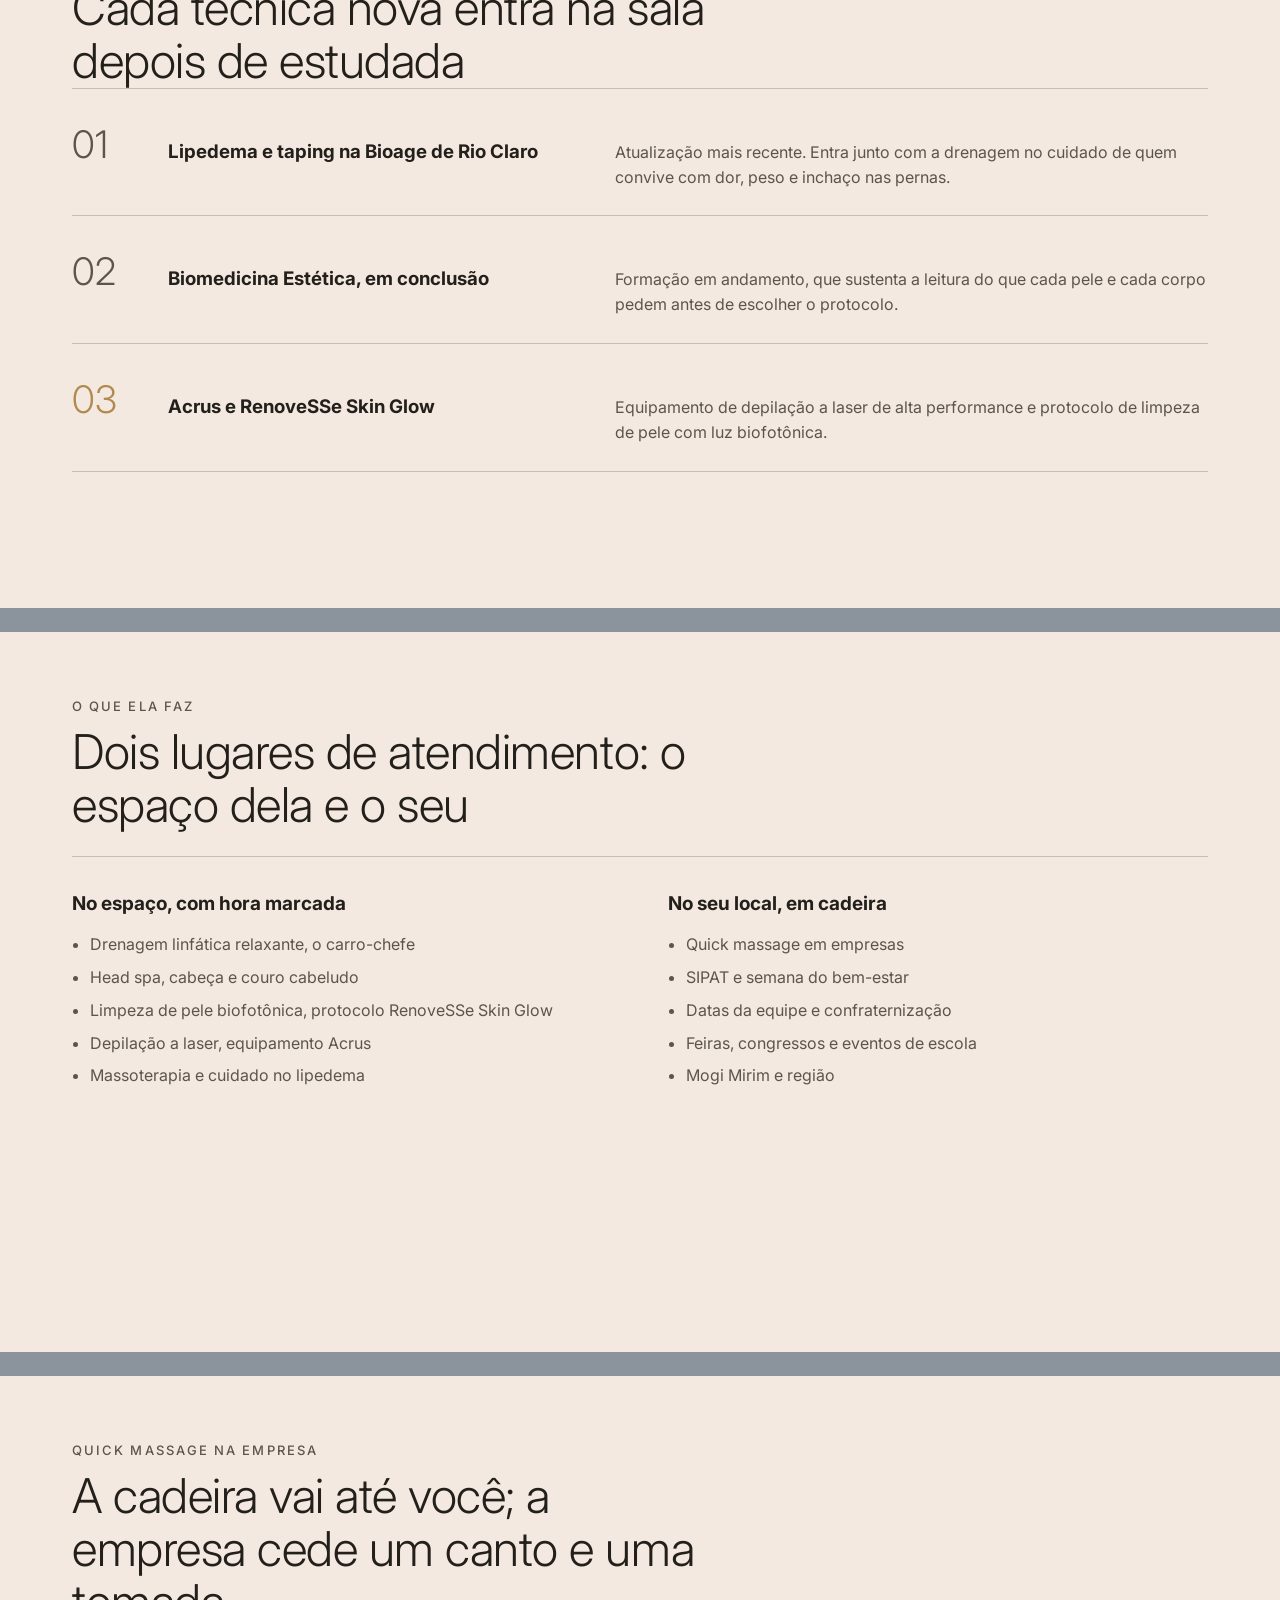
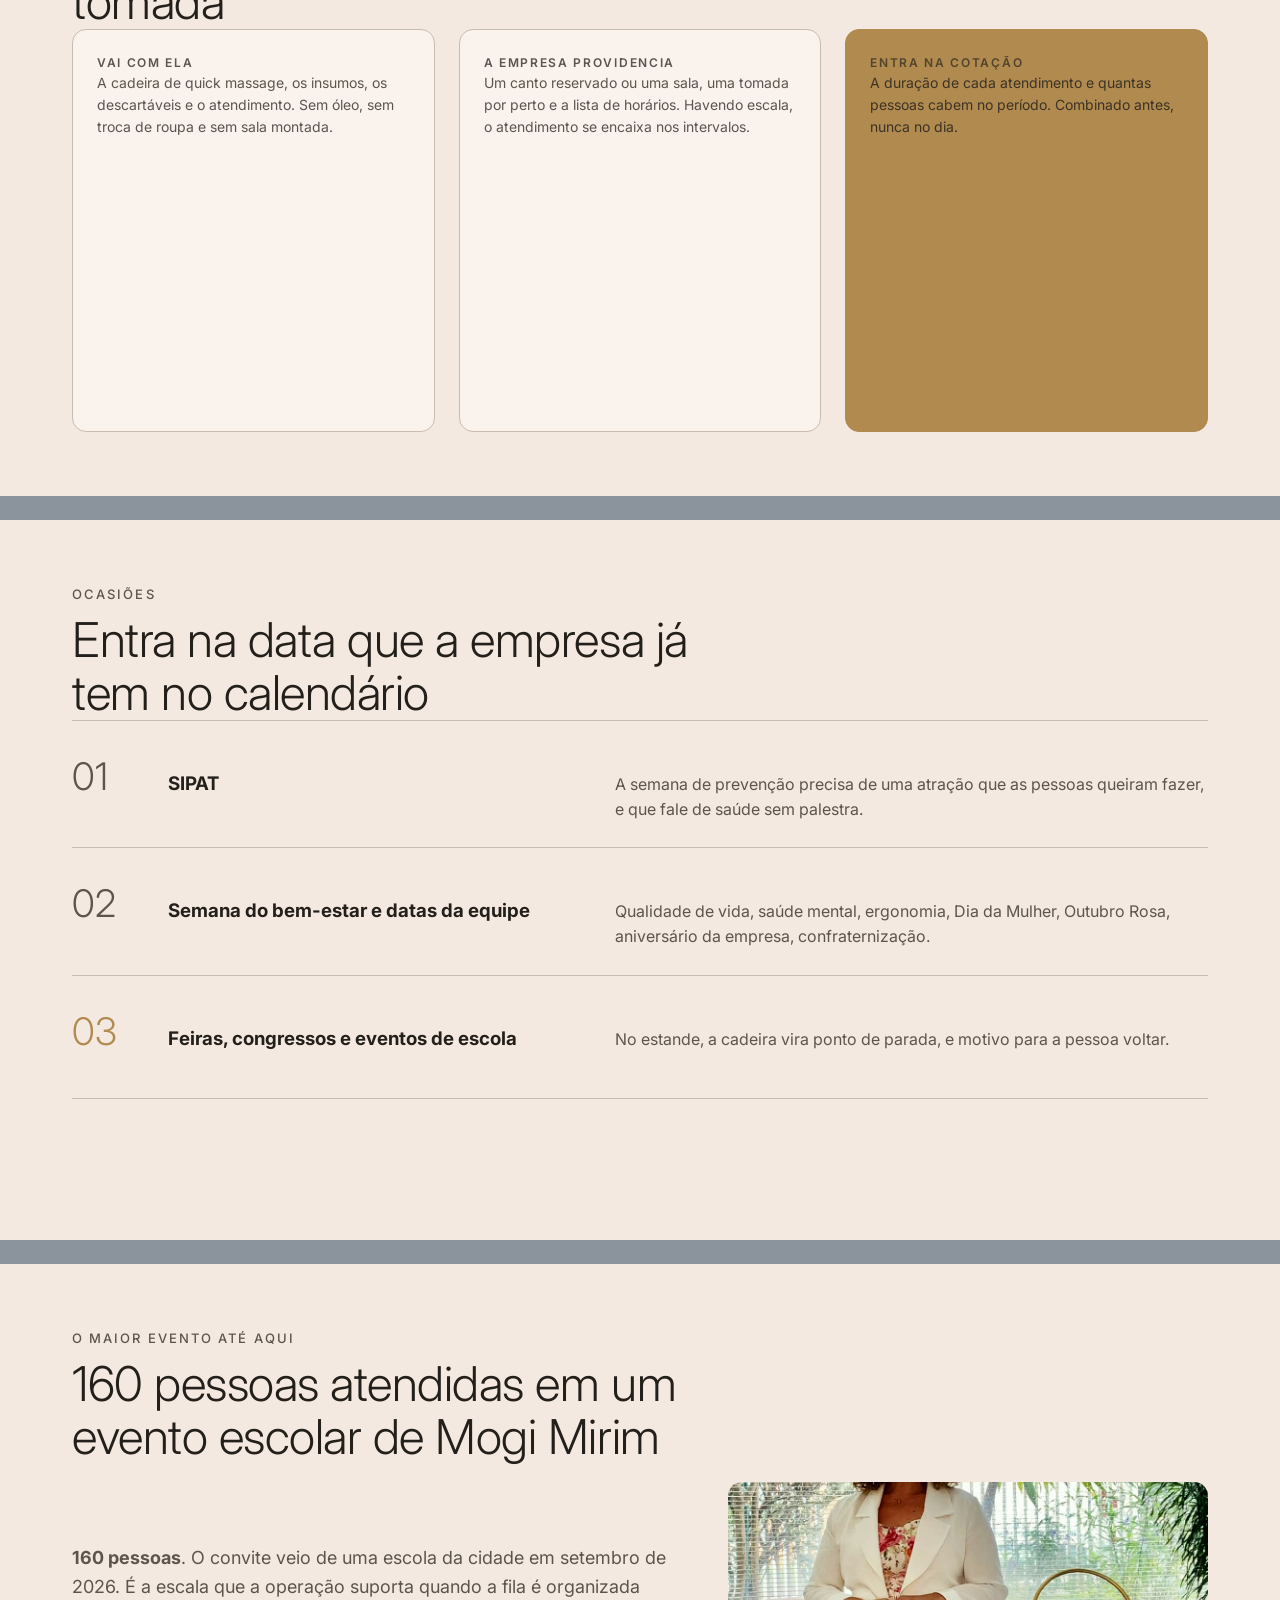
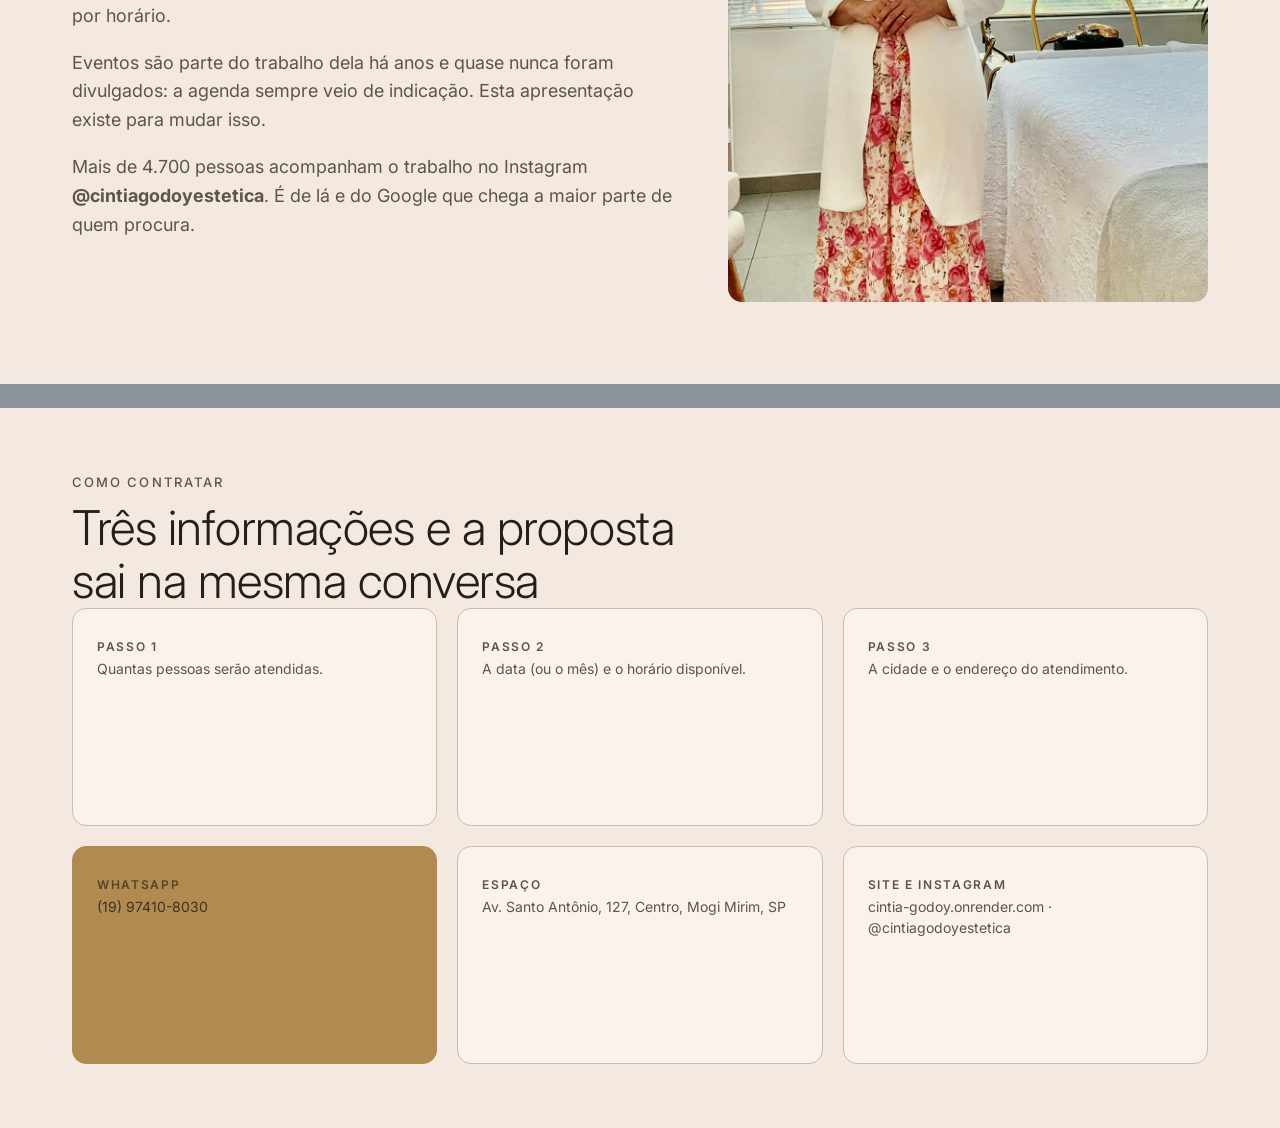
==== commit 8e972971: "Corrige a deformacao das fotos, troca o head spa e inverte home e massoterapia O retrato da Cintia n" ====
--- a/apresentacao.html
+++ b/apresentacao.html
@@ -237,7 +237,7 @@
       Instagram <strong>@cintiagodoyestetica</strong>. É de lá e do Google que chega a
       maior parte de quem procura.</p>
     </div>
-    <img src="assets/img/cintia.jpg?v=25" alt="Cíntia Godoy na sala de atendimento">
+    <img src="assets/img/cintia.jpg?v=26" alt="Cíntia Godoy na sala de atendimento">
   </div>
 </section>
 
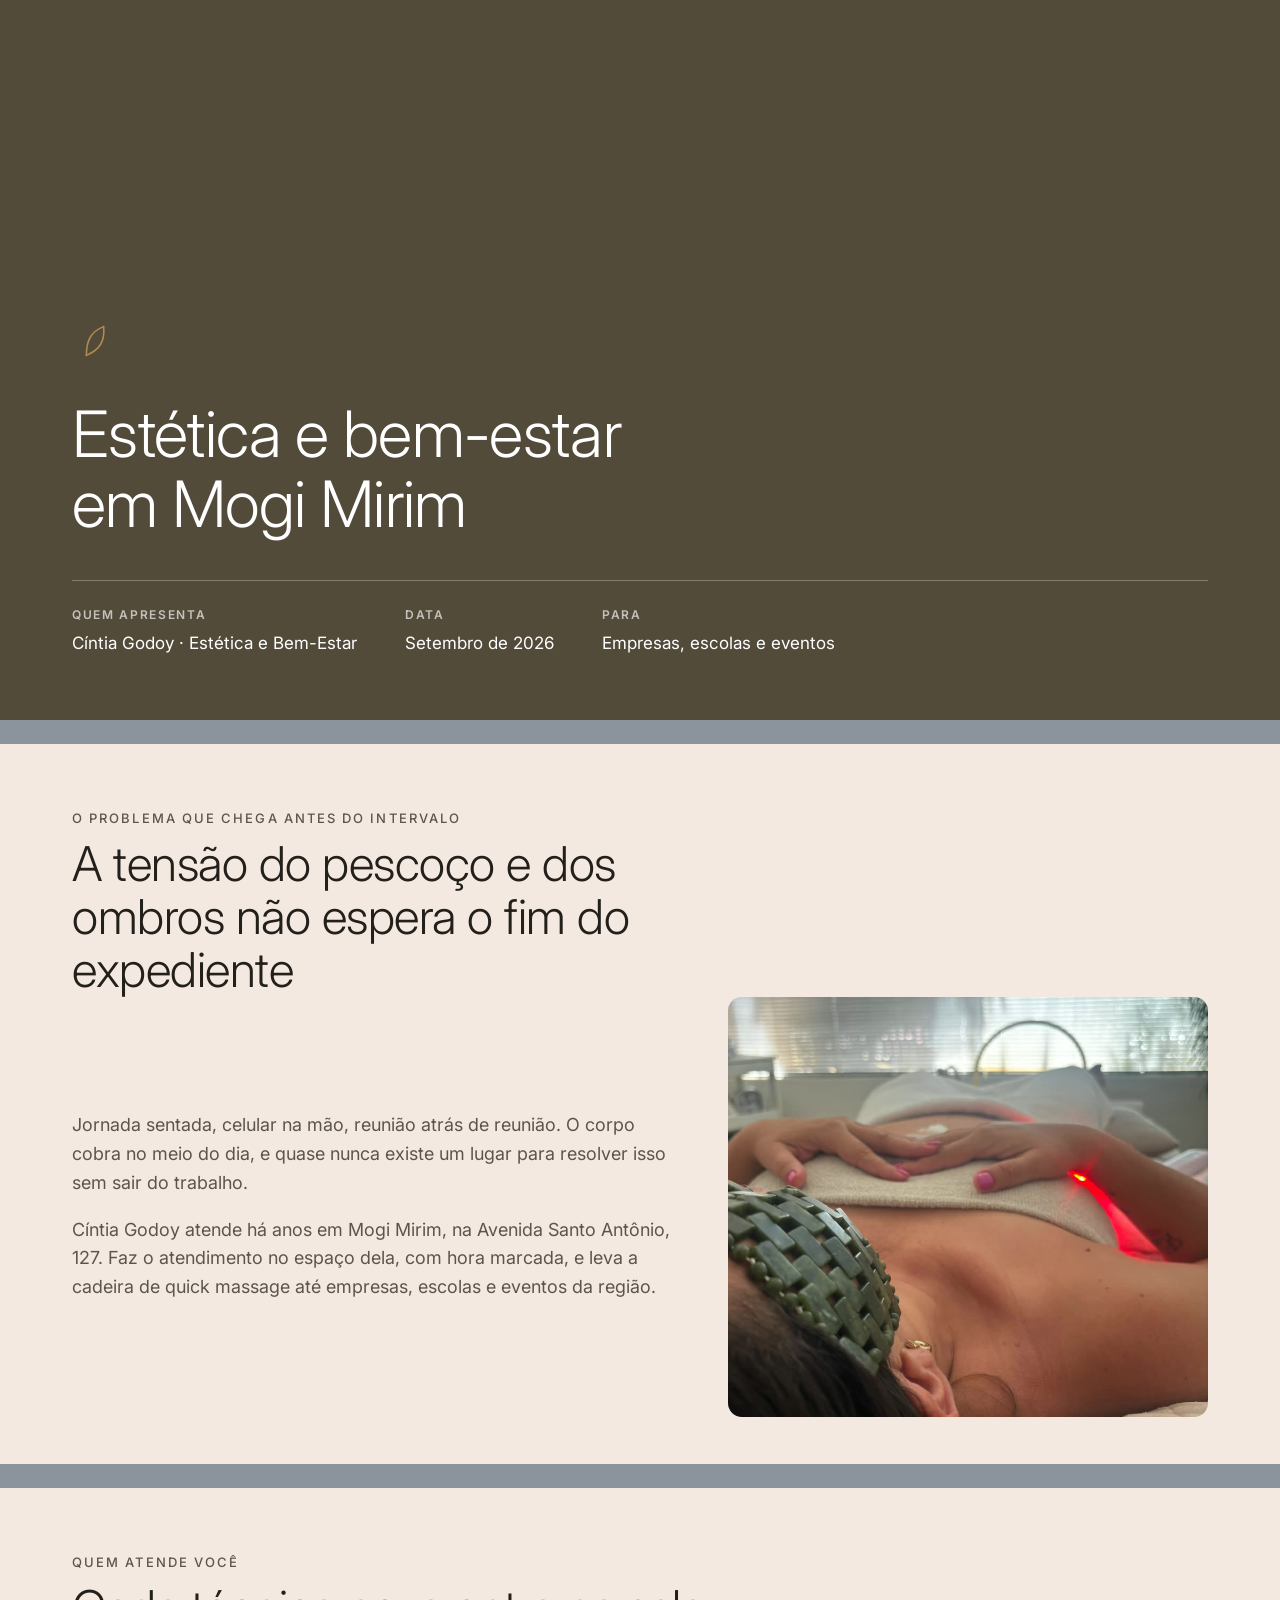
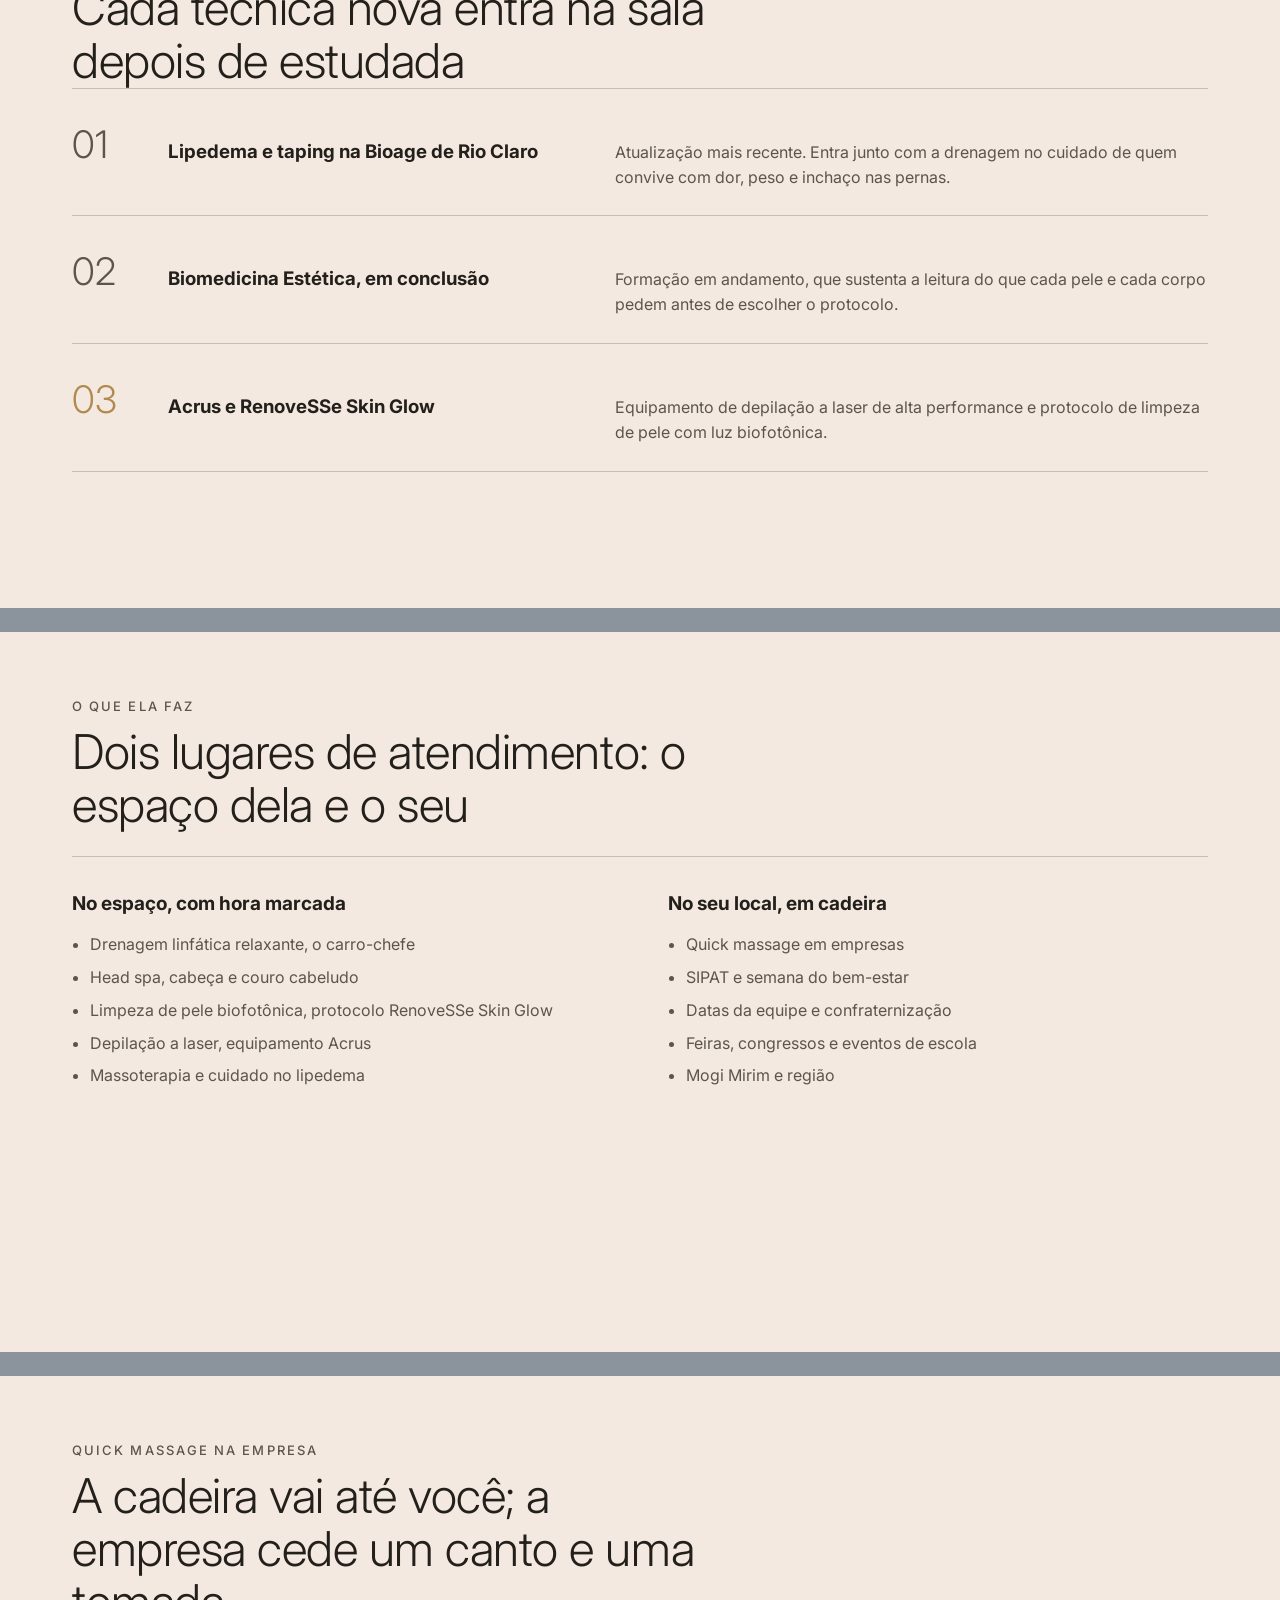
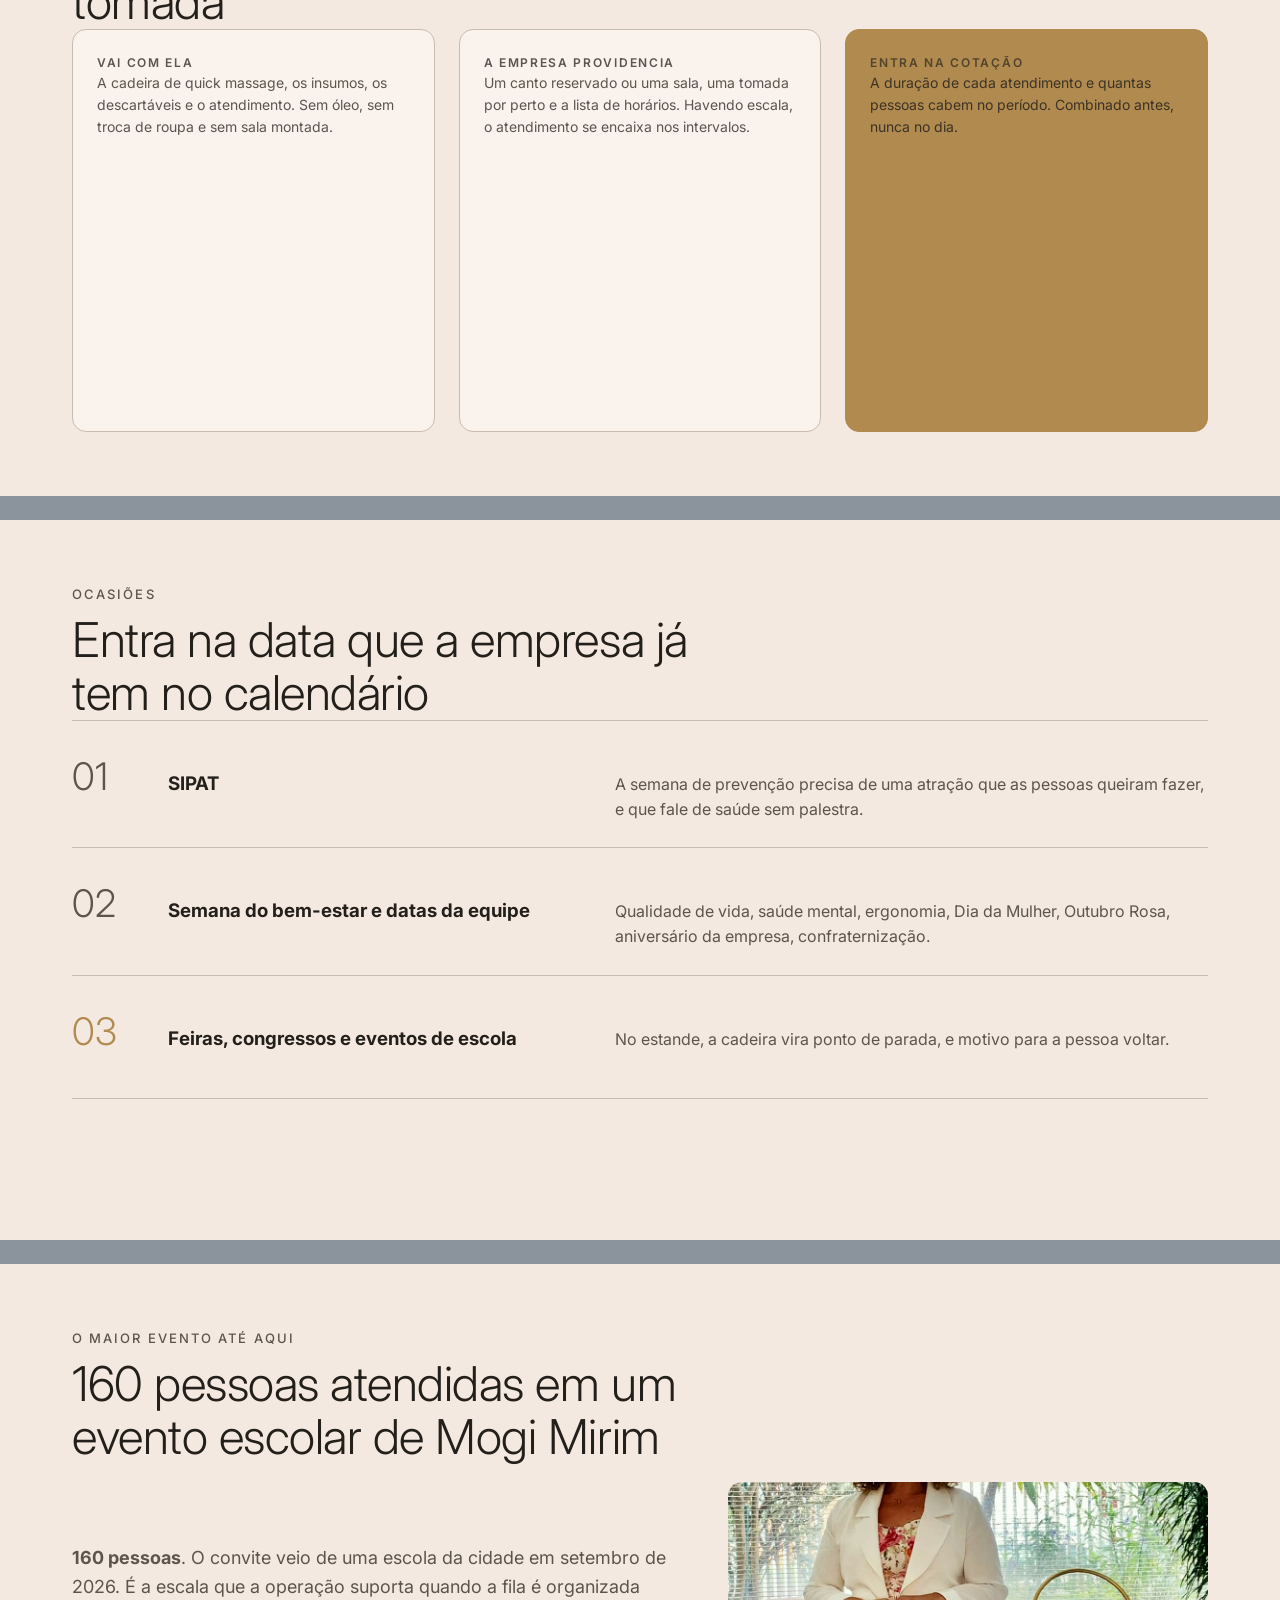
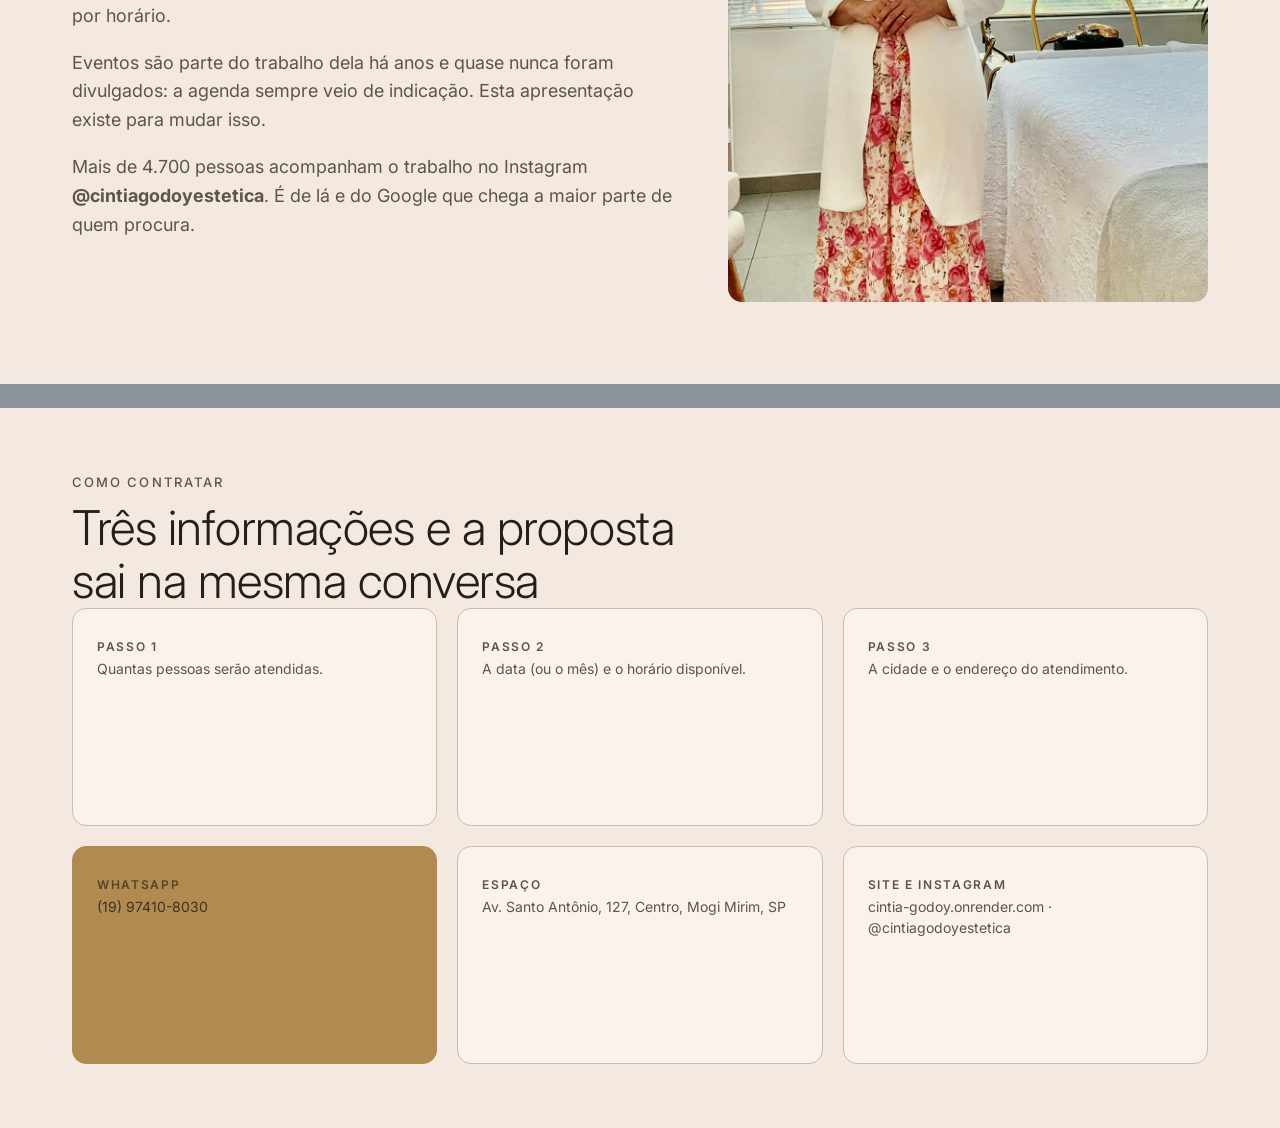
==== commit 7962b1de: "Nova foto na primeira caixa de Cuidados pensados para voce A drenagem passa a abrir com a foto do at" ====
--- a/apresentacao.html
+++ b/apresentacao.html
@@ -144,7 +144,7 @@
       Avenida Santo Antônio, 127. Faz o atendimento no espaço dela, com hora marcada, e leva
       a cadeira de quick massage até empresas, escolas e eventos da região.</p>
     </div>
-    <img src="assets/img/serv-drenagem.jpg?v=23" alt="Cíntia em atendimento de head spa">
+    <img src="assets/img/serv-drenagem.jpg?v=30" alt="Cíntia em atendimento de head spa">
   </div>
 </section>
 
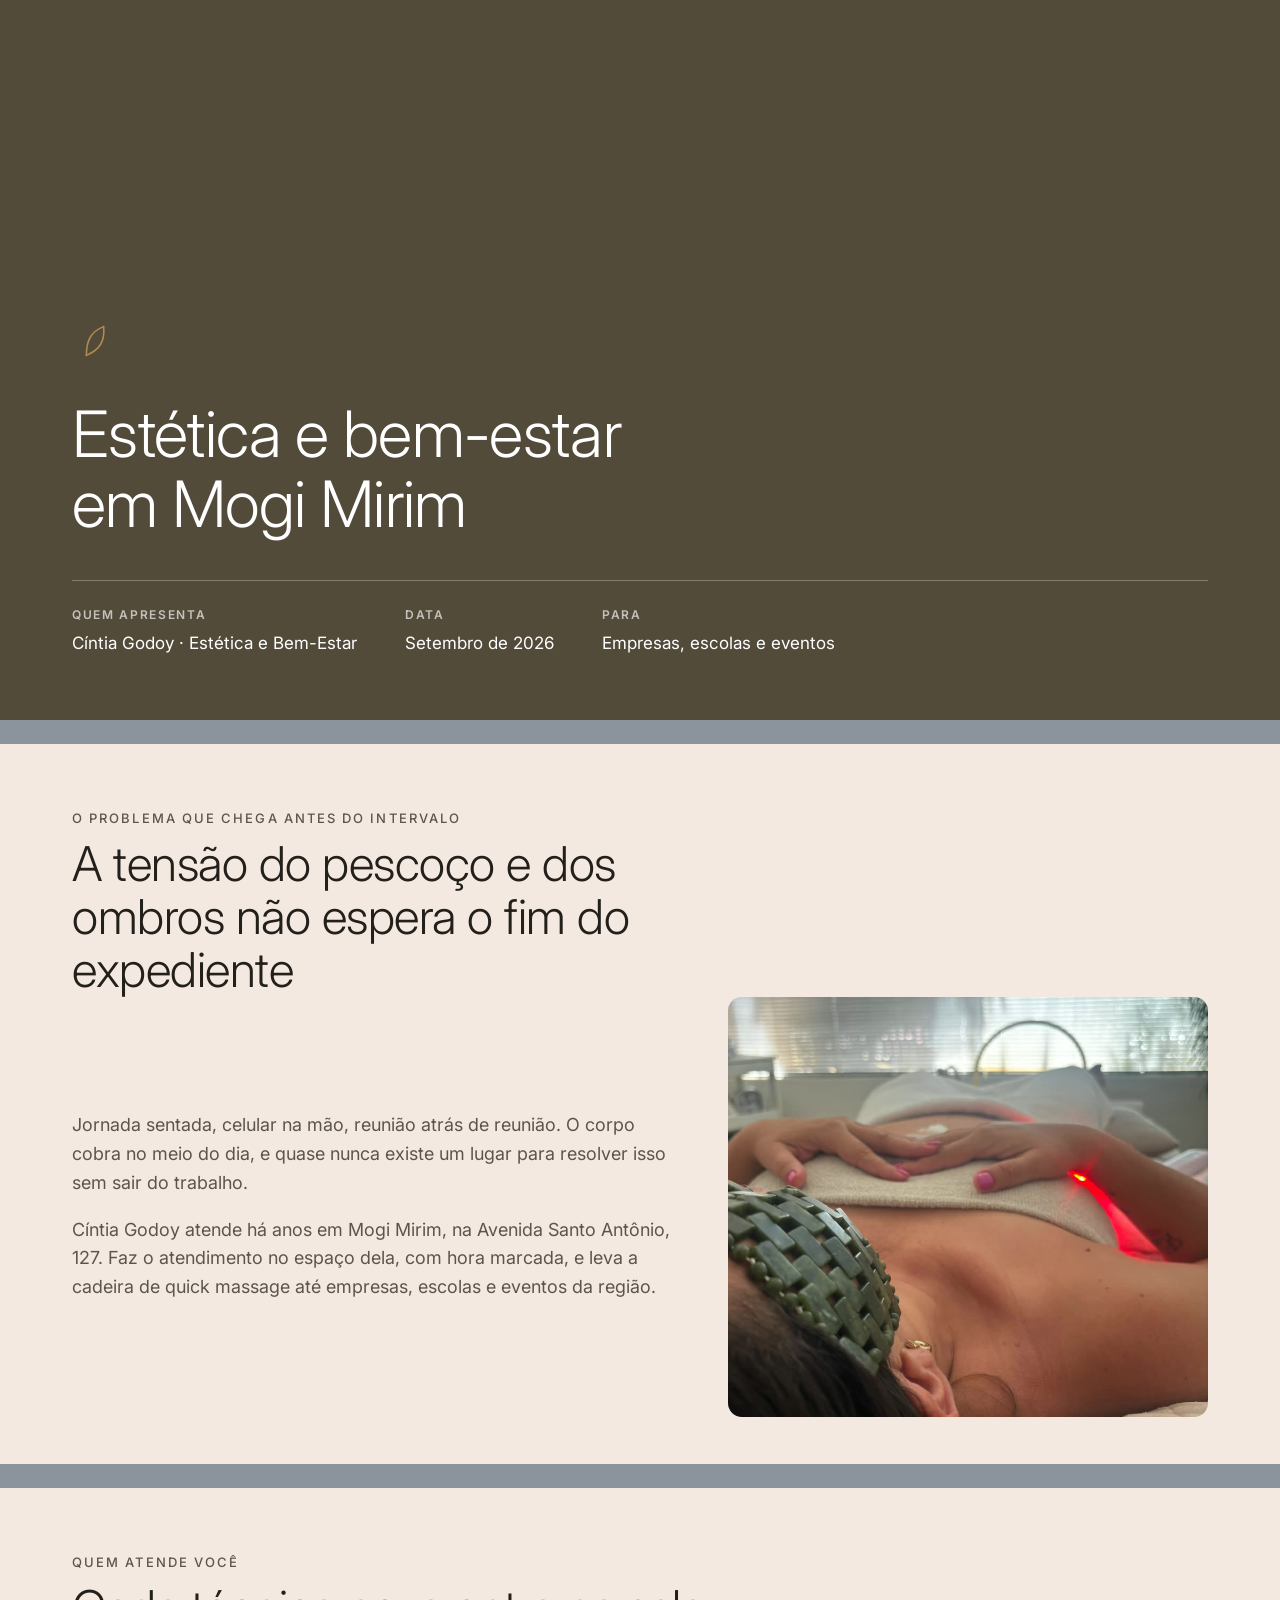
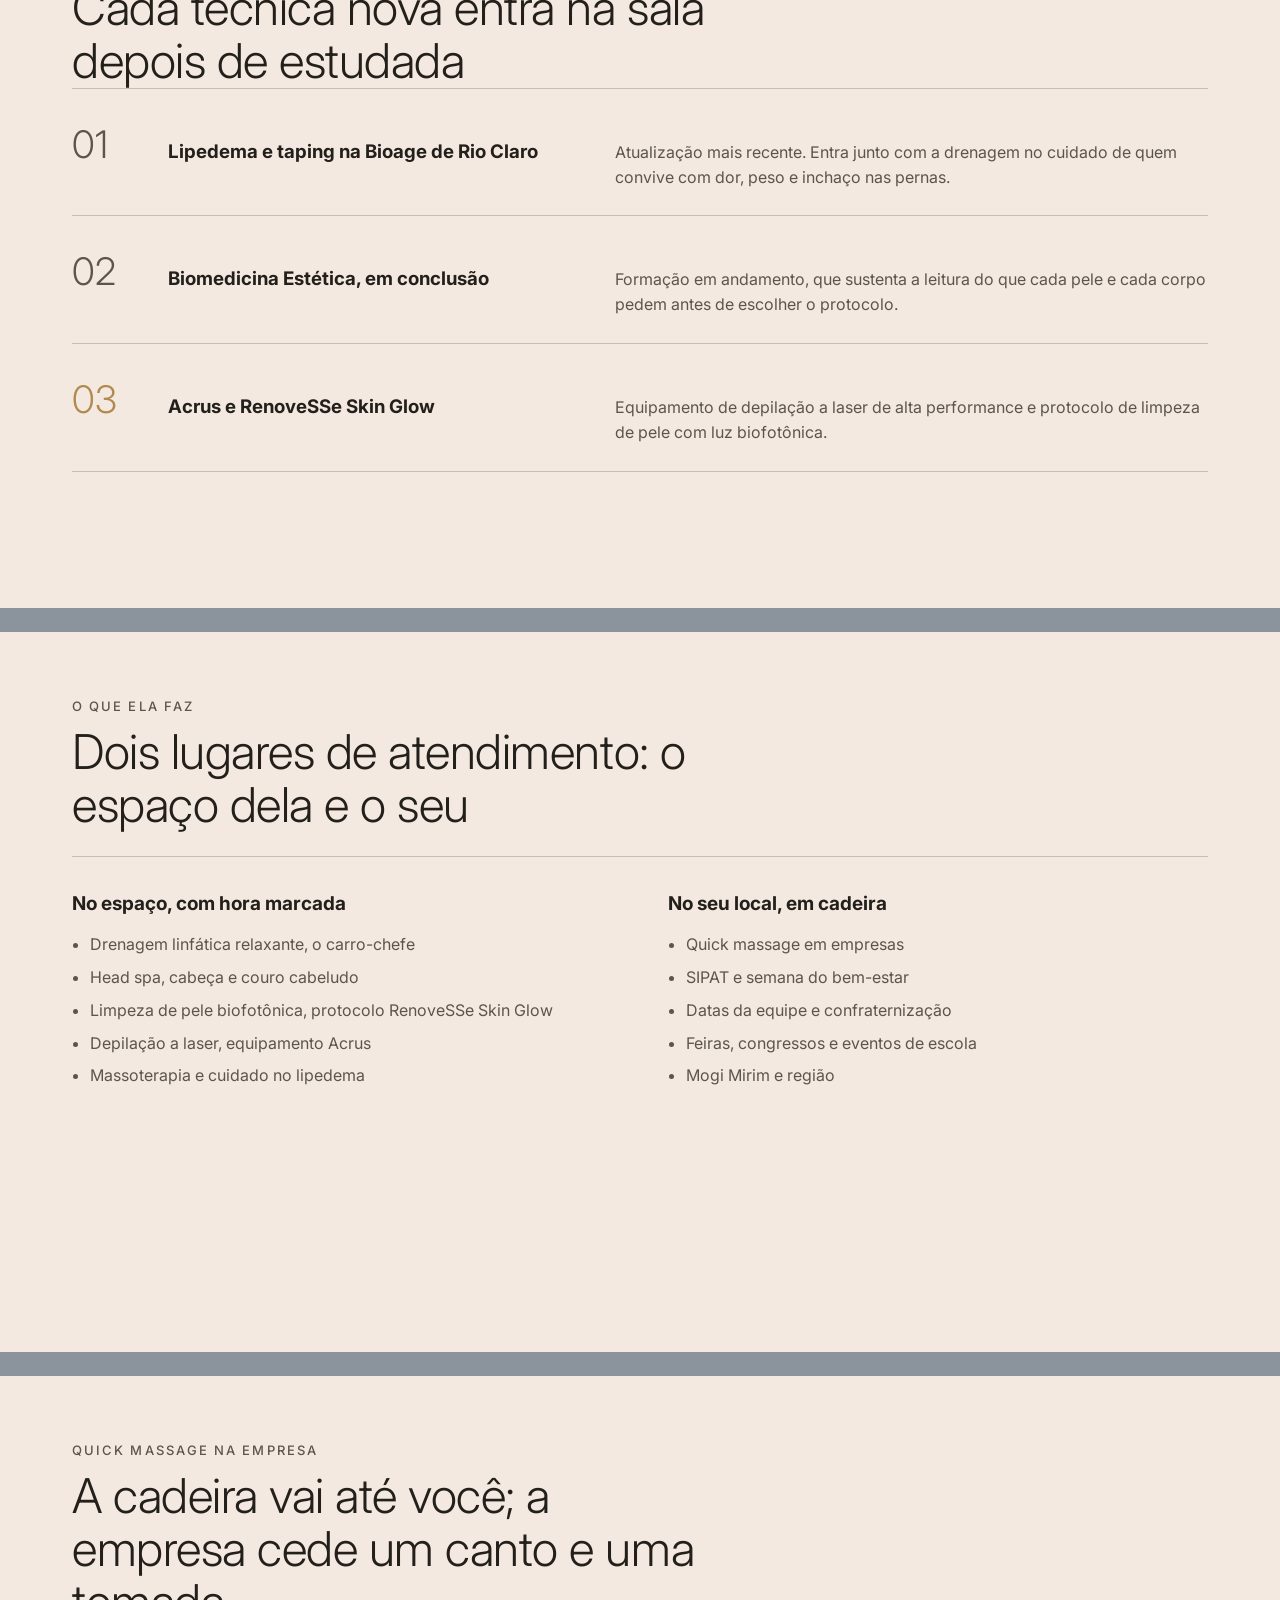
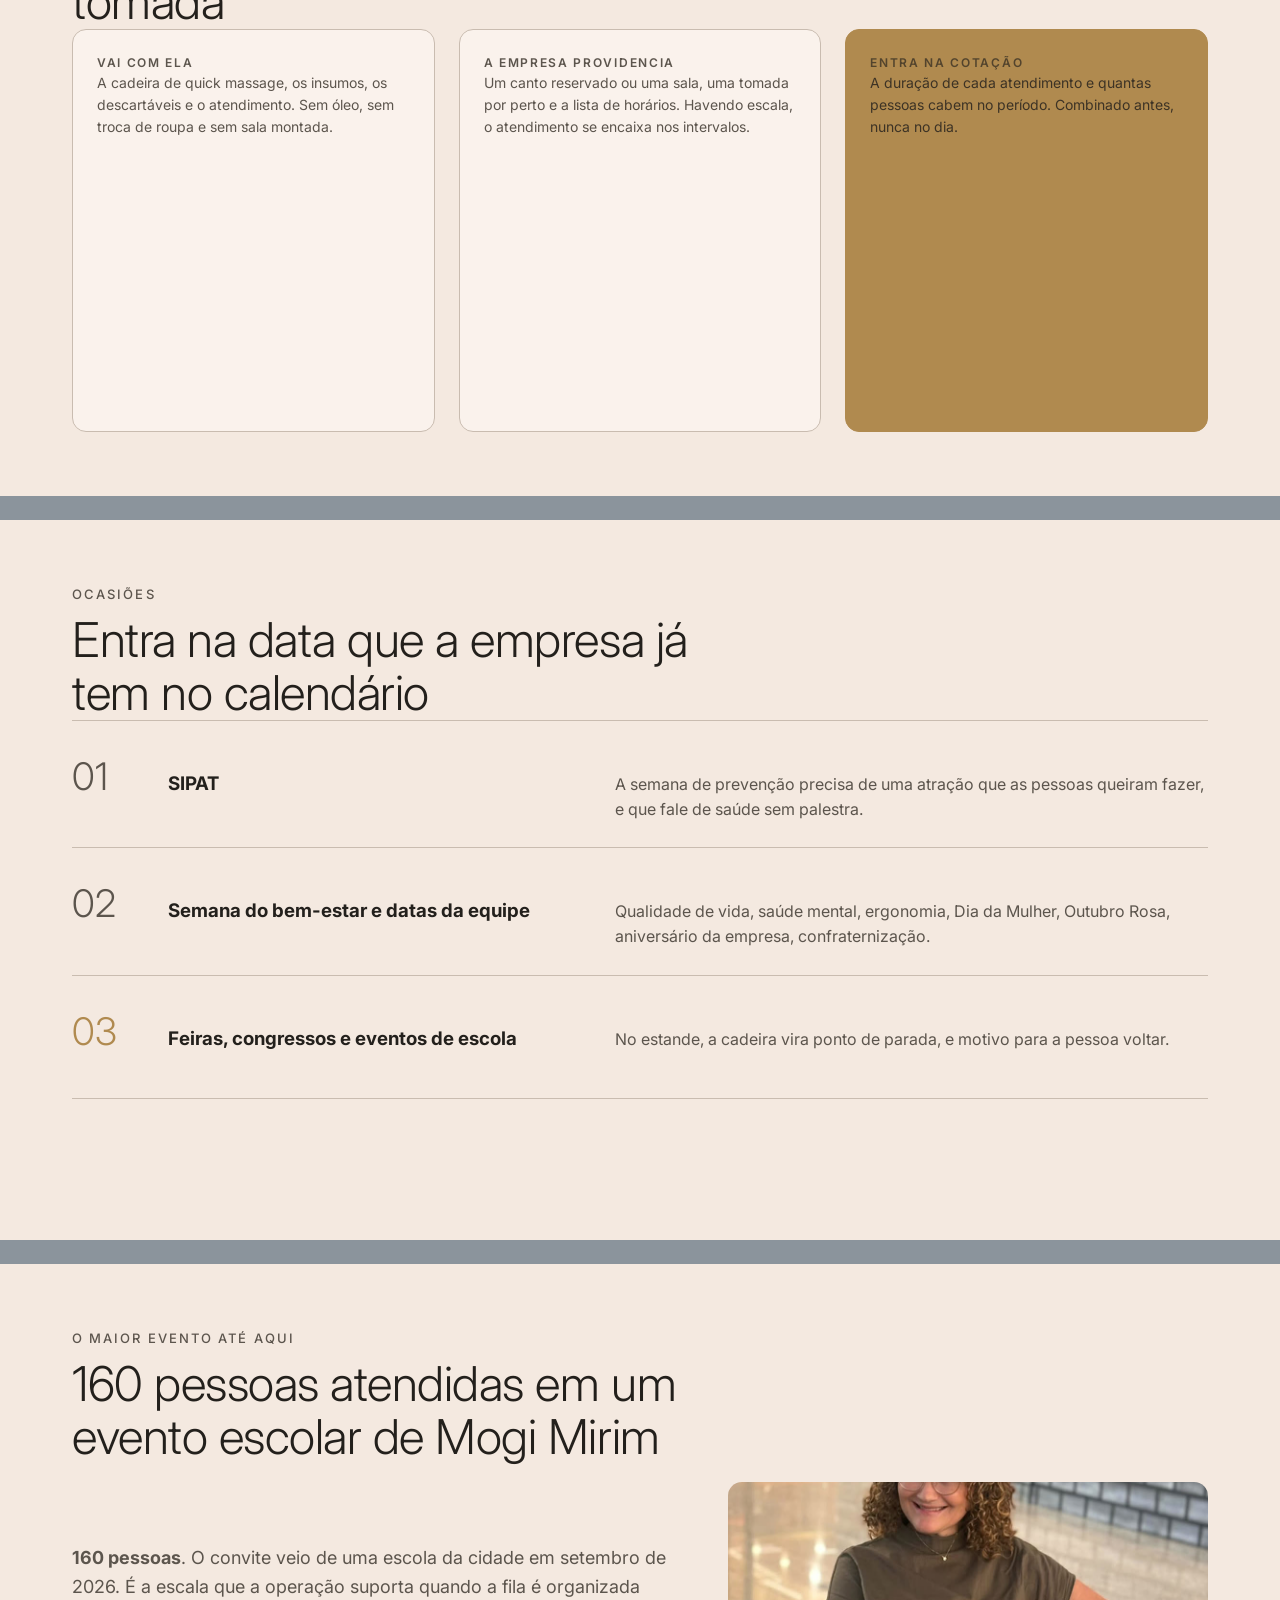
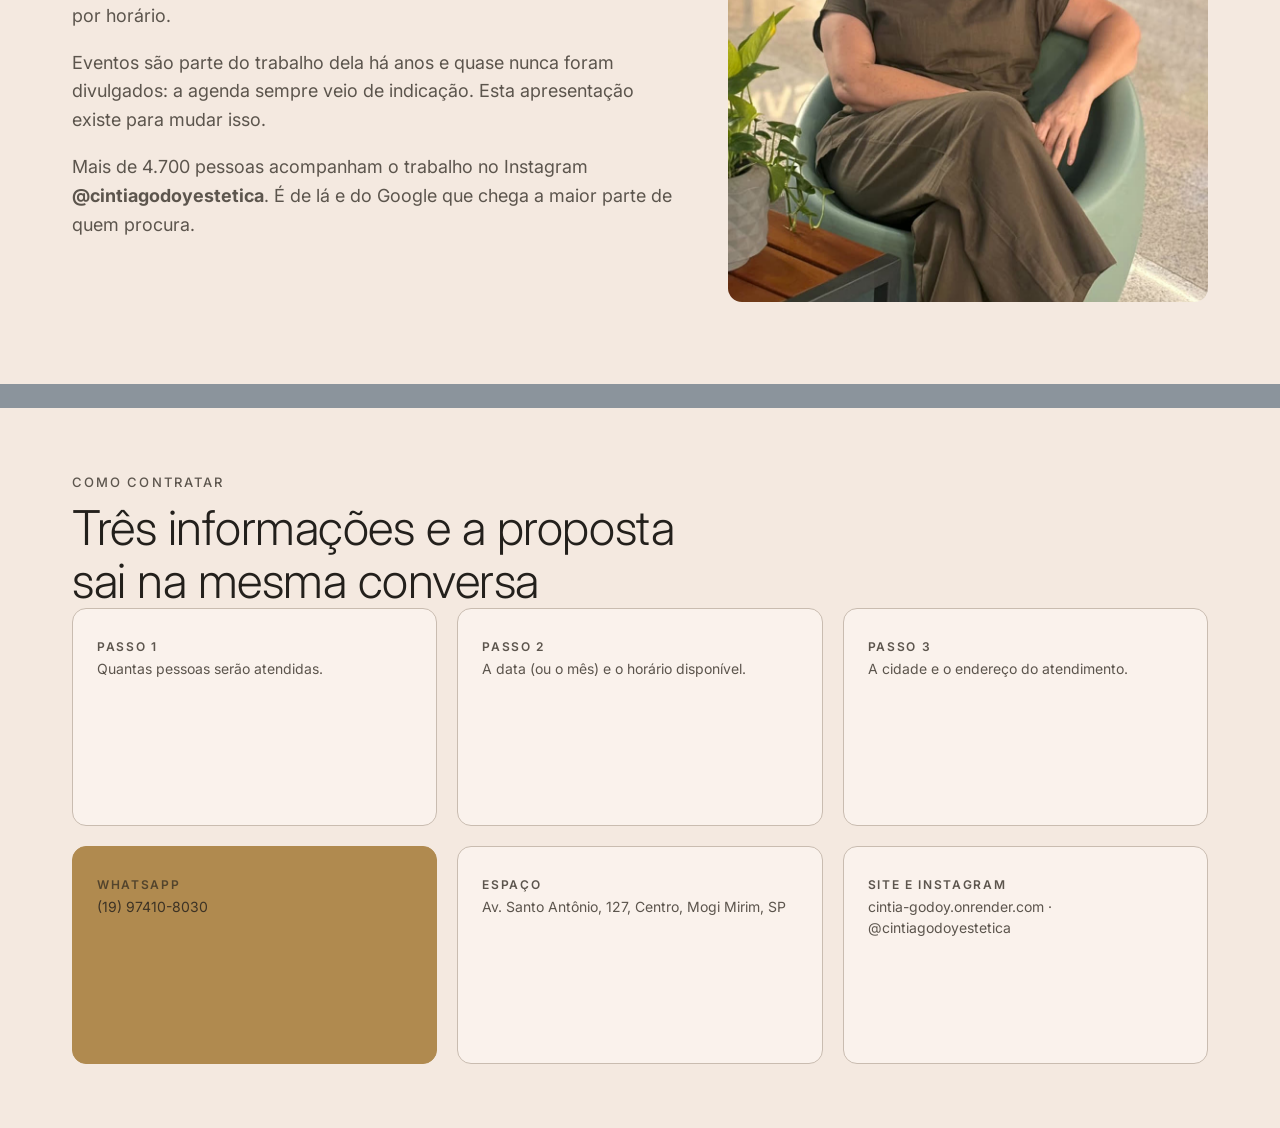
==== commit de9223e4: "Troca o retrato de Prazer, eu sou Cintia Godoy Entra a foto dela sentada na poltrona, que foi a esco" ====
--- a/apresentacao.html
+++ b/apresentacao.html
@@ -237,7 +237,7 @@
       Instagram <strong>@cintiagodoyestetica</strong>. É de lá e do Google que chega a
       maior parte de quem procura.</p>
     </div>
-    <img src="assets/img/cintia.jpg?v=26" alt="Cíntia Godoy na sala de atendimento">
+    <img src="assets/img/cintia.jpg?v=31" alt="Cíntia Godoy na sala de atendimento">
   </div>
 </section>
 
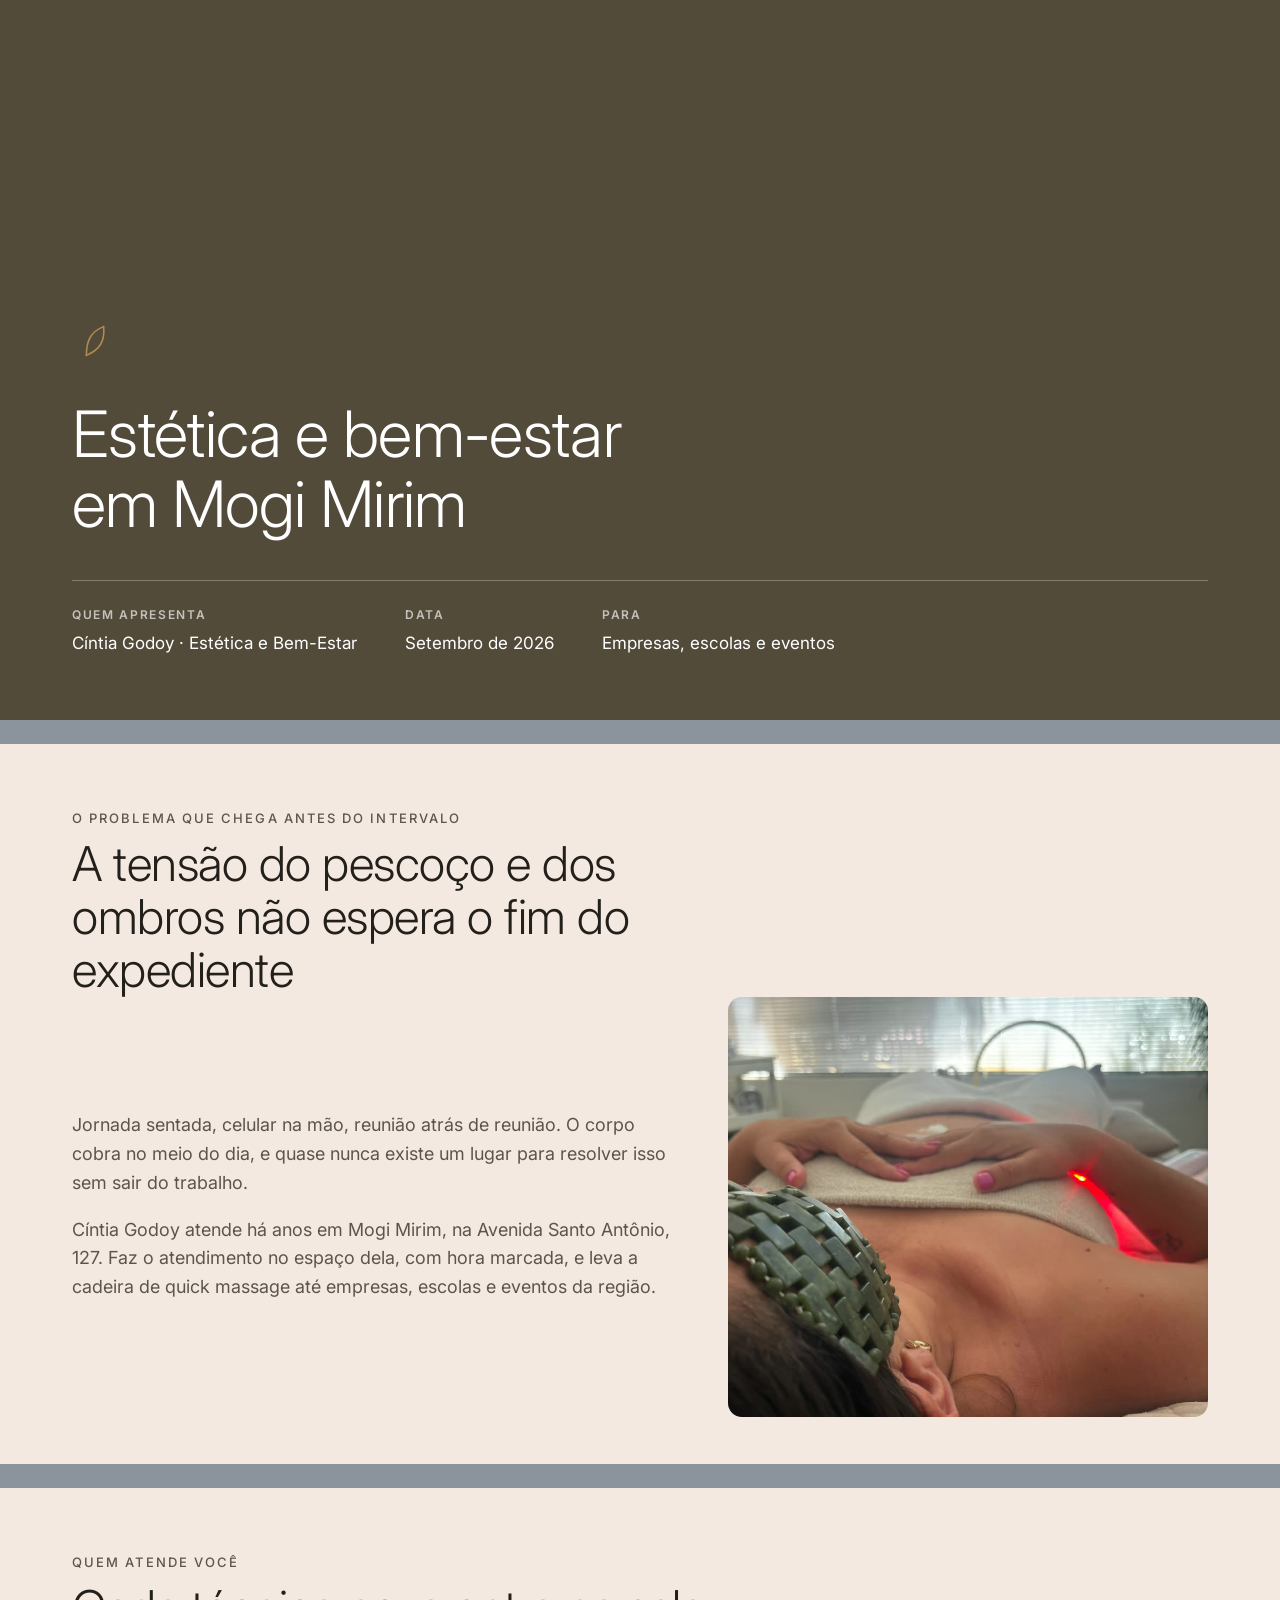
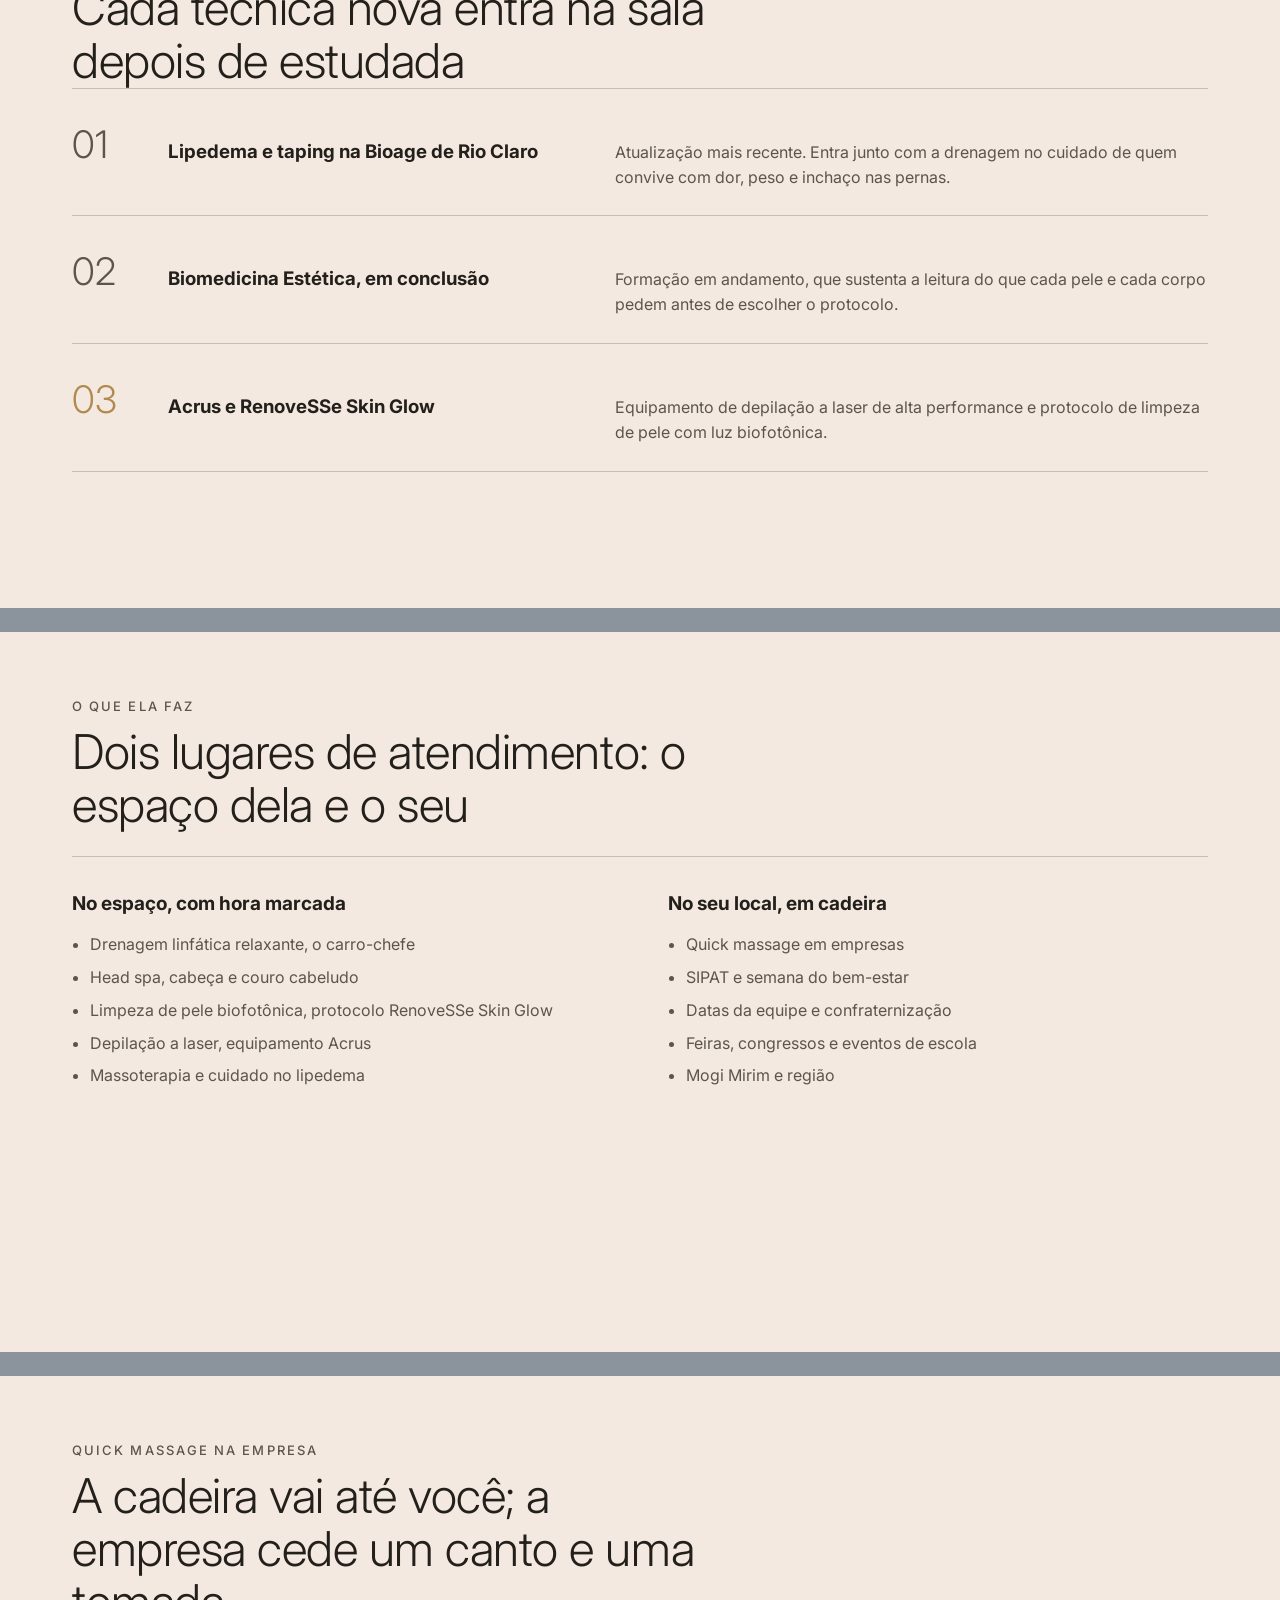
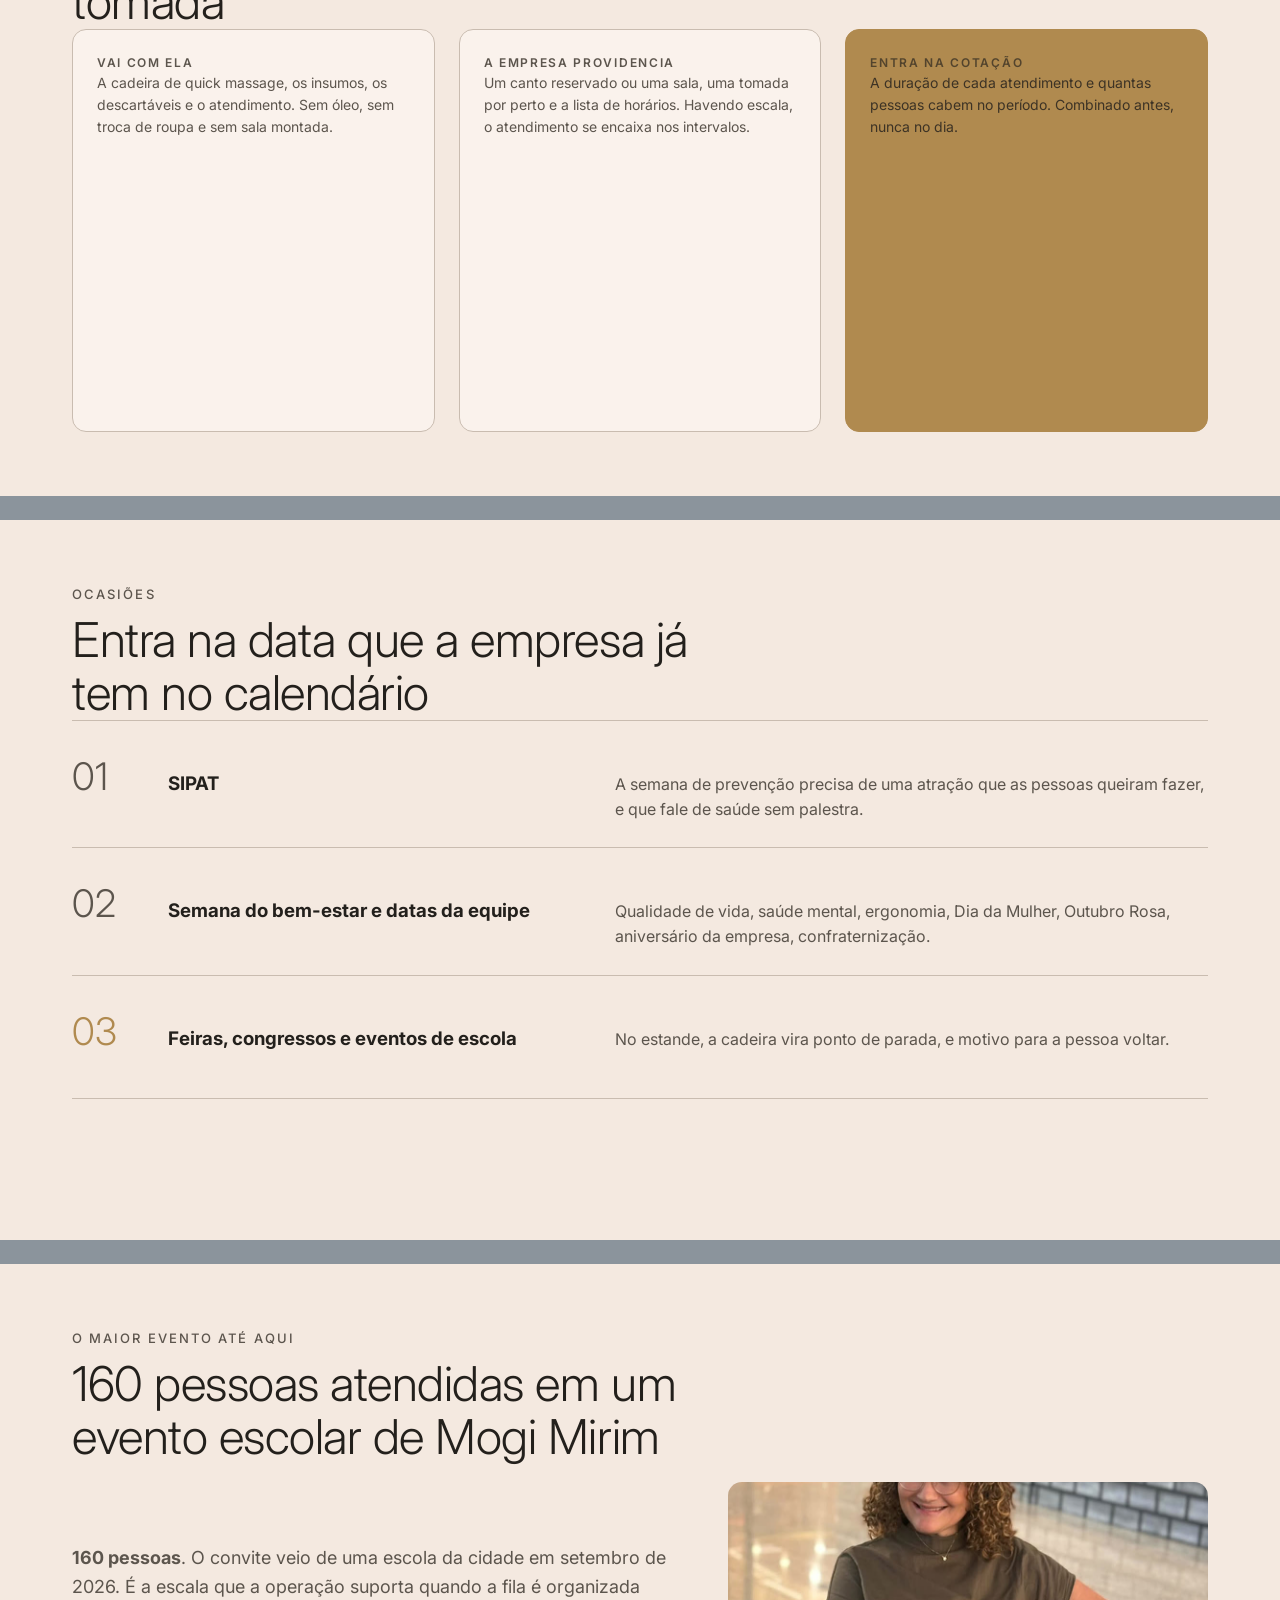
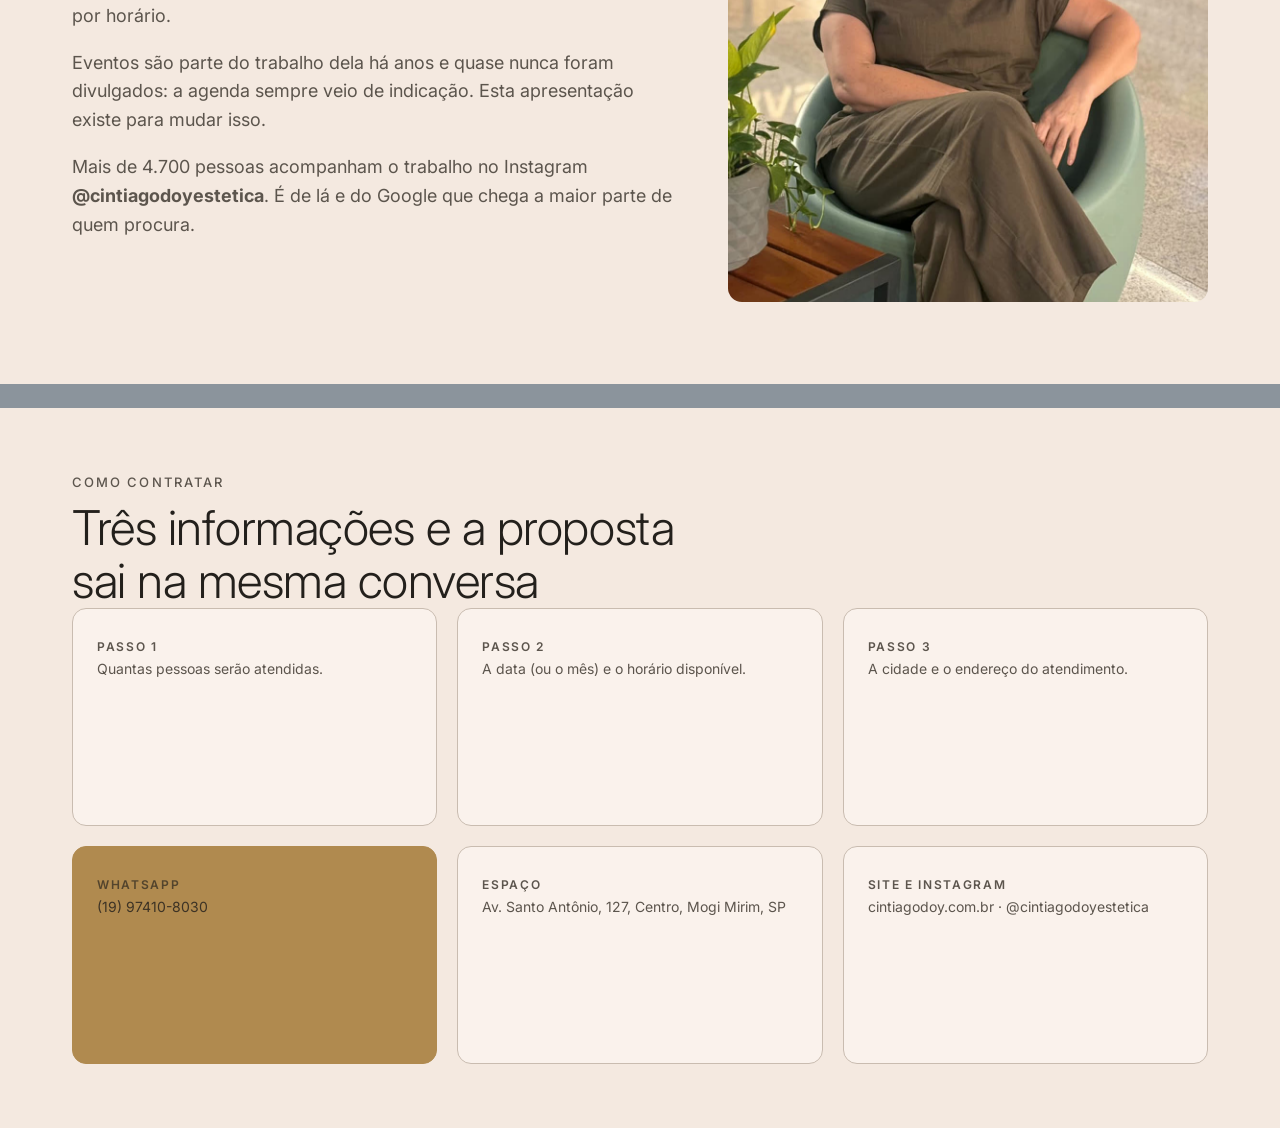
==== commit 1fb3eba6: "Troca o endereco do site para cintiagodoy.com.br Canonical, og:url, og:image, a URL do schema, o sit" ====
--- a/apresentacao.html
+++ b/apresentacao.html
@@ -251,7 +251,7 @@
     <div class="cartao"><span class="rotulo">Passo 3</span><p>A cidade e o endereço do atendimento.</p></div>
     <div class="cartao cartao--acento"><span class="rotulo">WhatsApp</span><p>(19) 97410-8030</p></div>
     <div class="cartao"><span class="rotulo">Espaço</span><p>Av. Santo Antônio, 127, Centro, Mogi Mirim, SP</p></div>
-    <div class="cartao"><span class="rotulo">Site e Instagram</span><p>cintia-godoy.onrender.com · @cintiagodoyestetica</p></div>
+    <div class="cartao"><span class="rotulo">Site e Instagram</span><p>cintiagodoy.com.br · @cintiagodoyestetica</p></div>
   </div>
 </section>
 
